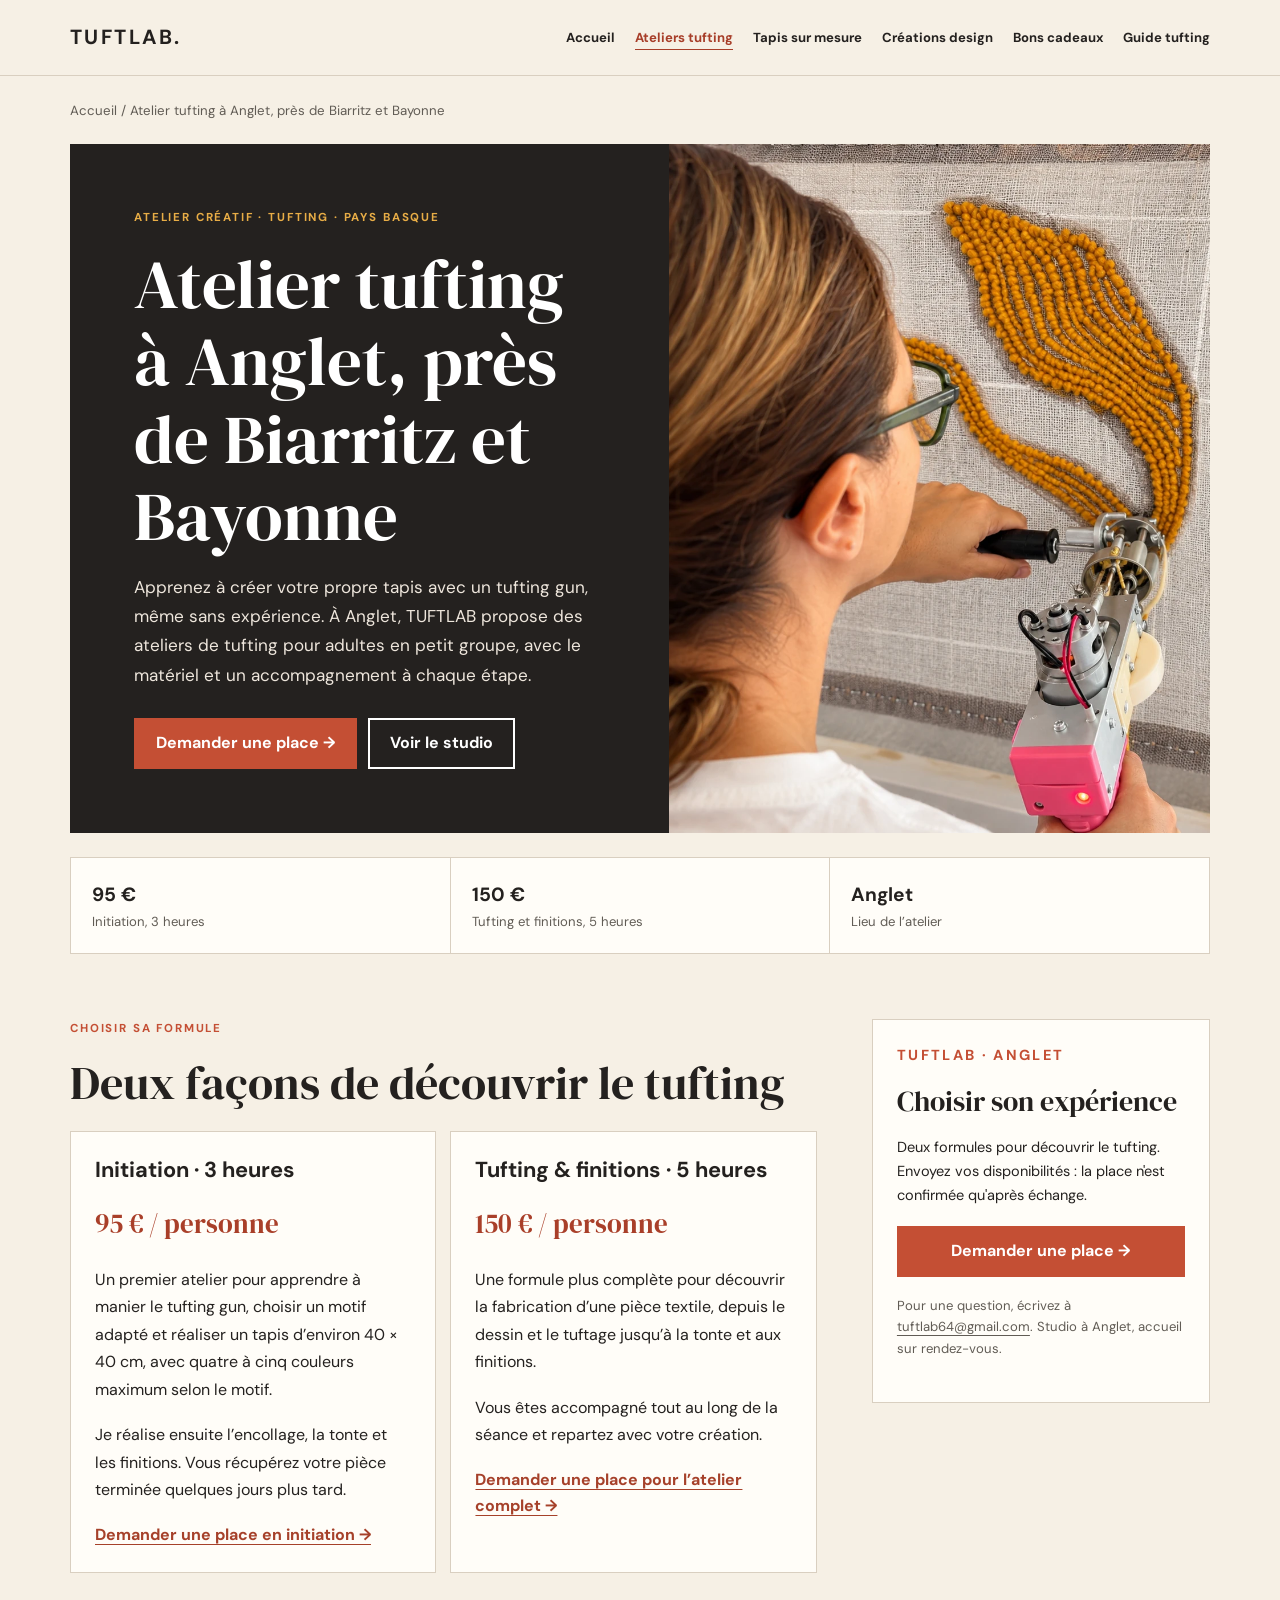
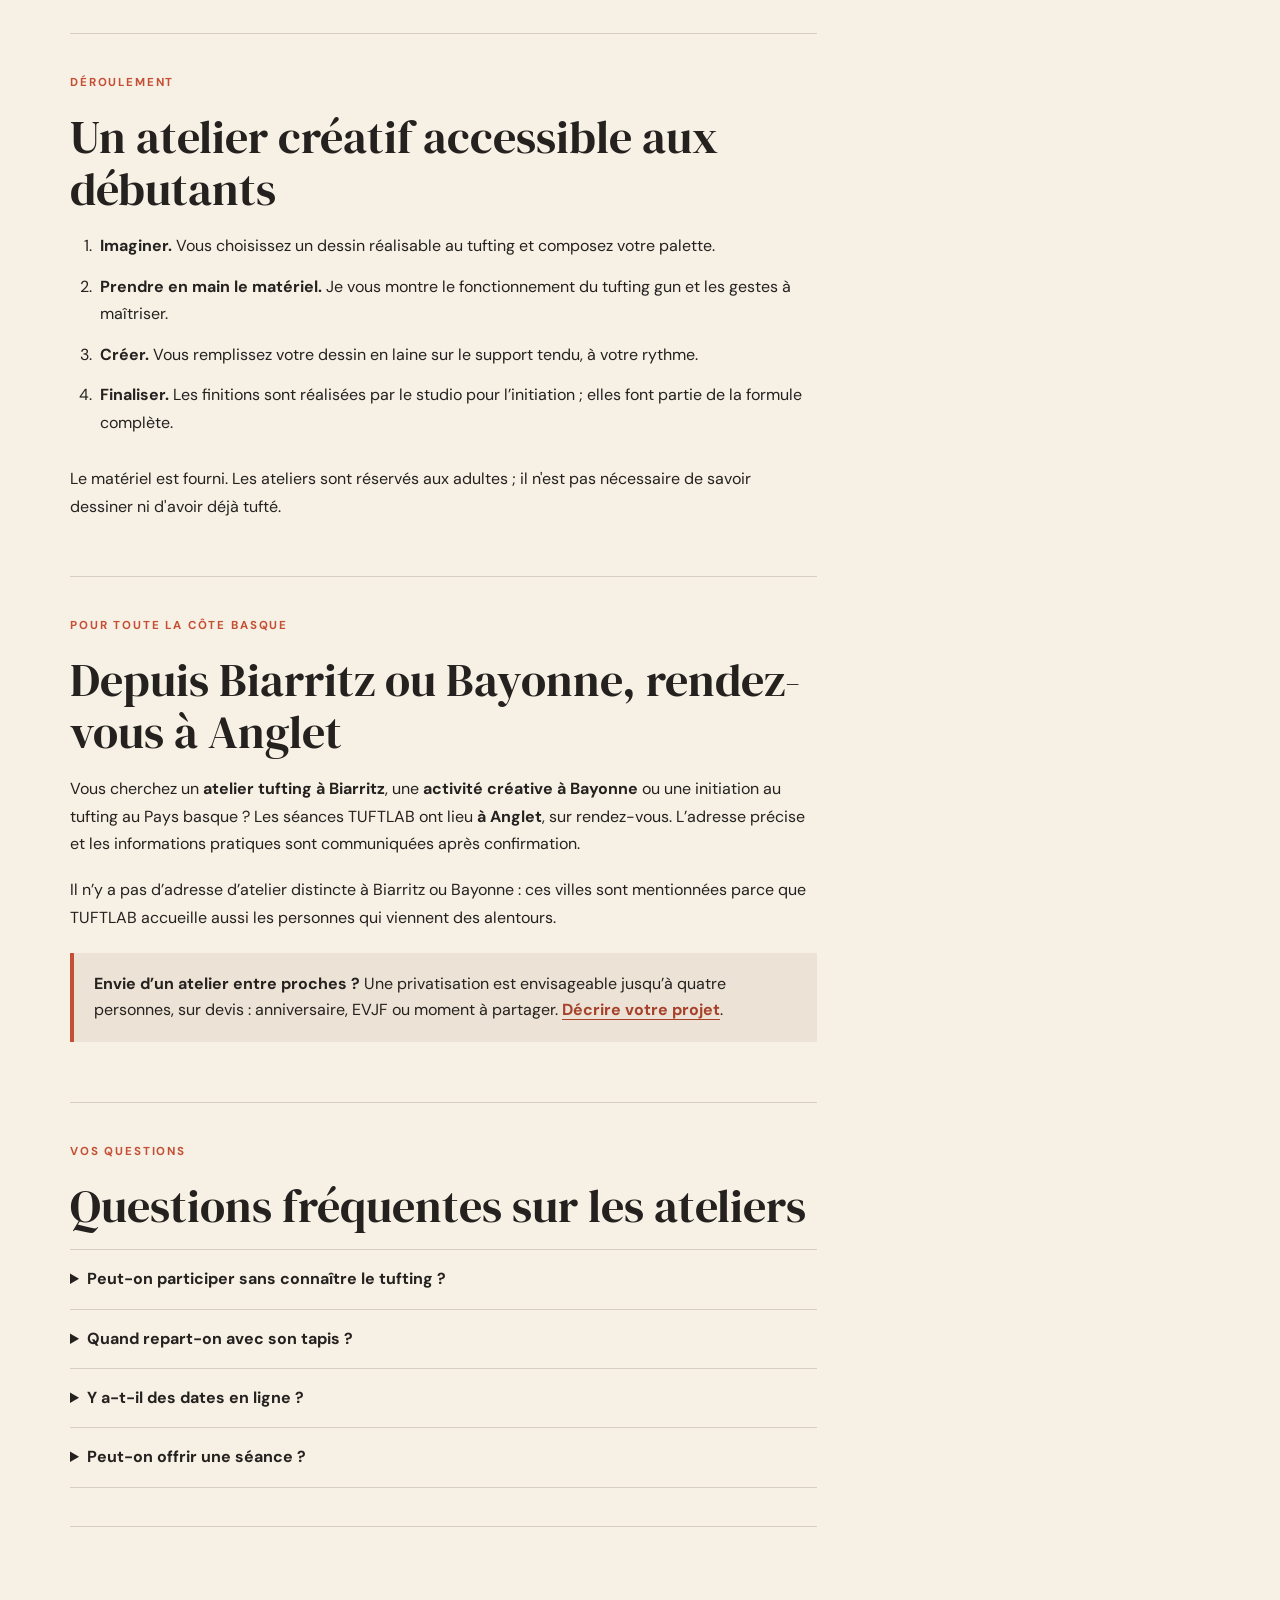
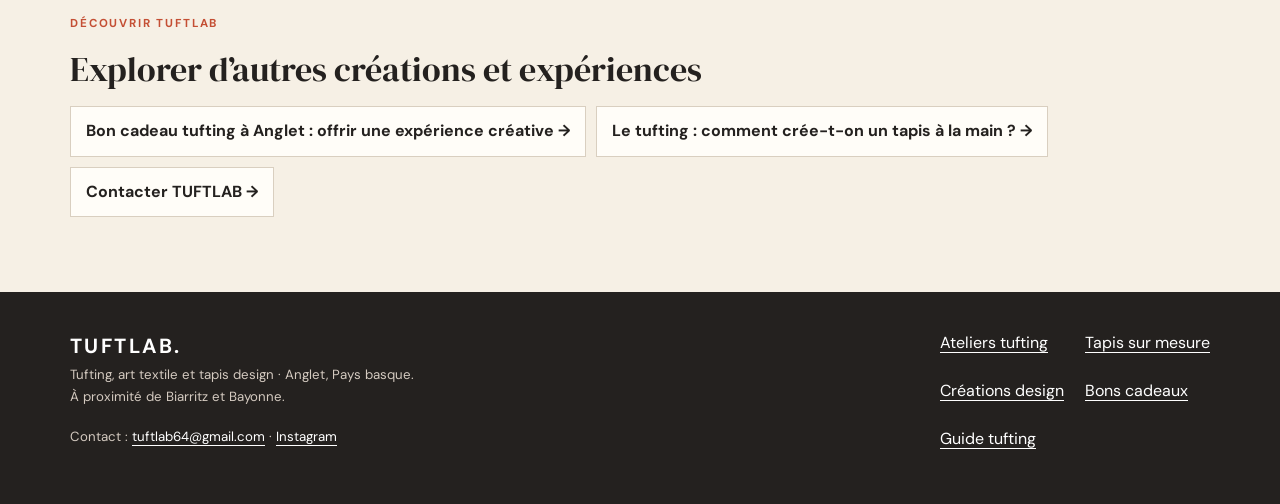
==== ateliers-tufting/index.html @ ab5c86e6 "Mise à jour TUFTLAB - SEO local et nouvelles pages" ====
<!doctype html><html lang="fr"><head><meta charset="utf-8"><meta name="viewport" content="width=device-width,initial-scale=1"><title>Atelier tufting à Anglet, près de Biarritz et Bayonne | TUFTLAB</title><meta name="description" content="Ateliers de tufting pour adultes à Anglet, près de Biarritz et Bayonne : initiation 3 h à 95 €, tufting et finitions 5 h à 150 €. Matériel fourni."><link rel="canonical" href="https://tuftlab.fr/ateliers-tufting/"><meta name="robots" content="index,follow,max-image-preview:large"><meta name="theme-color" content="#24211f"><meta property="og:type" content="website"><meta property="og:locale" content="fr_FR"><meta property="og:site_name" content="TUFTLAB"><meta property="og:title" content="Atelier tufting à Anglet, près de Biarritz et Bayonne | TUFTLAB"><meta property="og:description" content="Ateliers de tufting pour adultes à Anglet, près de Biarritz et Bayonne : initiation 3 h à 95 €, tufting et finitions 5 h à 150 €. Matériel fourni."><meta property="og:url" content="https://tuftlab.fr/ateliers-tufting/"><meta property="og:image" content="https://tuftlab.fr/assets/partage-tuftlab.jpg"><meta name="twitter:card" content="summary_large_image"><link href="https://fonts.googleapis.com" rel="preconnect"><link href="https://fonts.gstatic.com" crossorigin rel="preconnect"><link href="https://fonts.googleapis.com/css2?family=DM+Sans:wght@400;500;600;700&amp;family=DM+Serif+Display:ital@0;1&amp;display=swap" rel="stylesheet"><link href="/assets/seo-pages.css" rel="stylesheet"><script type="application/ld+json">{"@context":"https://schema.org","@graph":[{"@type":"WebPage","@id":"https://tuftlab.fr/ateliers-tufting/#webpage","url":"https://tuftlab.fr/ateliers-tufting/","name":"Atelier tufting à Anglet, près de Biarritz et Bayonne | TUFTLAB","description":"Ateliers de tufting pour adultes à Anglet, près de Biarritz et Bayonne : initiation 3 h à 95 €, tufting et finitions 5 h à 150 €. Matériel fourni.","inLanguage":"fr-FR","isPartOf":{"@id":"https://tuftlab.fr/#website"},"about":{"@id":"https://tuftlab.fr/#organization"},"breadcrumb":{"@id":"https://tuftlab.fr/ateliers-tufting/#breadcrumb"}},{"@type":"BreadcrumbList","@id":"https://tuftlab.fr/ateliers-tufting/#breadcrumb","itemListElement":[{"@type":"ListItem","position":1,"name":"Accueil","item":"https://tuftlab.fr/"},{"@type":"ListItem","position":2,"name":"Atelier tufting à Anglet, près de Biarritz et Bayonne","item":"https://tuftlab.fr/ateliers-tufting/"}]},{"@type":"Service","@id":"https://tuftlab.fr/ateliers-tufting/#service","name":"Atelier de tufting pour adultes","provider":{"@id":"https://tuftlab.fr/#organization"},"url":"https://tuftlab.fr/ateliers-tufting/","areaServed":[{"@type":"City","name":"Anglet"}]}]}</script></head><body><a href="#contenu" class="skip">Aller au contenu</a><header class="header"><div class="wrap header-row"><a class="logo" href="/" aria-label="TUFTLAB — Accueil">TUFTLAB.</a><button class="menu" id="menu" aria-controls="navigation" aria-expanded="false" type="button">Menu ☰</button><nav id="navigation" class="nav" aria-label="Navigation principale"><a href="/">Accueil</a><a href="/ateliers-tufting/" aria-current="page">Ateliers tufting</a><a href="/tapis-sur-mesure/">Tapis sur mesure</a><a href="/creations-textiles/">Créations design</a><a href="/bons-cadeaux-tufting/">Bons cadeaux</a><a href="/guide-tufting/">Guide tufting</a></nav></div></header><main id="contenu" class="wrap"><nav class="bread" aria-label="Fil d’Ariane"><a href="/">Accueil</a> / Atelier tufting à Anglet, près de Biarritz et Bayonne</nav><div class="hero"><div class="hero-text"><p class="eyebrow">Atelier créatif · Tufting · Pays basque</p><h1>Atelier tufting à Anglet, près de Biarritz et Bayonne</h1><p class="lead">Apprenez à créer votre propre tapis avec un tufting gun, même sans expérience. À Anglet, TUFTLAB propose des ateliers de tufting pour adultes en petit groupe, avec le matériel et un accompagnement à chaque étape.</p><div class="hero-actions"><a class="btn" href="/#reserver">Demander une place →</a><a class="btn btn-light" href="/">Voir le studio</a></div></div><div class="hero-media"><img src="/assets/atelier-initiation.webp" alt="Atelier de tufting TUFTLAB à Anglet : création textile au pistolet à tufter" width="750" height="630" fetchpriority="high" decoding="async"></div></div><div class="facts"><div class="fact"><strong>95 €</strong><span>Initiation, 3 heures</span></div><div class="fact"><strong>150 €</strong><span>Tufting et finitions, 5 heures</span></div><div class="fact"><strong>Anglet</strong><span>Lieu de l’atelier</span></div></div><div class="main-grid"><div class="content"><section class="content-block"><p class="eyebrow">Choisir sa formule</p><h2>Deux façons de découvrir le tufting</h2><div class="offer-grid"><article class="offer"><h3>Initiation · 3 heures</h3><p class="offer-price">95 € / personne</p><p>Un premier atelier pour apprendre à manier le tufting gun, choisir un motif adapté et réaliser un tapis d’environ 40 × 40 cm, avec quatre à cinq couleurs maximum selon le motif.</p><p>Je réalise ensuite l’encollage, la tonte et les finitions. Vous récupérez votre pièce terminée quelques jours plus tard.</p><a class="textlink" href="/#reserver">Demander une place en initiation →</a></article><article class="offer"><h3>Tufting &amp; finitions · 5 heures</h3><p class="offer-price">150 € / personne</p><p>Une formule plus complète pour découvrir la fabrication d’une pièce textile, depuis le dessin et le tuftage jusqu’à la tonte et aux finitions.</p><p>Vous êtes accompagné tout au long de la séance et repartez avec votre création.</p><a class="textlink" href="/#reserver">Demander une place pour l’atelier complet →</a></article></div></section>
<section class="content-block"><p class="eyebrow">Déroulement</p><h2>Un atelier créatif accessible aux débutants</h2><ol class="steps"><li><strong>Imaginer.</strong> Vous choisissez un dessin réalisable au tufting et composez votre palette.</li><li><strong>Prendre en main le matériel.</strong> Je vous montre le fonctionnement du tufting gun et les gestes à maîtriser.</li><li><strong>Créer.</strong> Vous remplissez votre dessin en laine sur le support tendu, à votre rythme.</li><li><strong>Finaliser.</strong> Les finitions sont réalisées par le studio pour l’initiation ; elles font partie de la formule complète.</li></ol><p>Le matériel est fourni. Les ateliers sont réservés aux adultes ; il n'est pas nécessaire de savoir dessiner ni d'avoir déjà tufté.</p></section>
<section class="content-block"><p class="eyebrow">Pour toute la côte basque</p><h2>Depuis Biarritz ou Bayonne, rendez-vous à Anglet</h2><p>Vous cherchez un <strong>atelier tufting à Biarritz</strong>, une <strong>activité créative à Bayonne</strong> ou une initiation au tufting au Pays basque ? Les séances TUFTLAB ont lieu <strong>à Anglet</strong>, sur rendez-vous. L’adresse précise et les informations pratiques sont communiquées après confirmation.</p><p>Il n’y a pas d’adresse d’atelier distincte à Biarritz ou Bayonne : ces villes sont mentionnées parce que TUFTLAB accueille aussi les personnes qui viennent des alentours.</p><div class="inline-note"><strong>Envie d’un atelier entre proches ?</strong> Une privatisation est envisageable jusqu’à quatre personnes, sur devis : anniversaire, EVJF ou moment à partager. <a href="/#contact">Décrire votre projet</a>.</div></section>
<section class="content-block"><p class="eyebrow">Vos questions</p><h2>Questions fréquentes sur les ateliers</h2><details><summary>Peut-on participer sans connaître le tufting ?</summary><p>Oui. L’initiation est conçue pour découvrir les gestes de base et apprendre à utiliser le matériel accompagné.</p></details><details><summary>Quand repart-on avec son tapis ?</summary><p>Pour l’initiation de 3 heures, les finitions sont faites par le studio après la séance et le tapis est récupéré quelques jours plus tard. La formule de 5 heures permet de repartir avec sa création.</p></details><details><summary>Y a-t-il des dates en ligne ?</summary><p>Les disponibilités ne sont pas affichées en temps réel. Proposez une date ou un créneau via le formulaire ; TUFTLAB vous recontacte pour confirmer les possibilités et les modalités.</p></details><details><summary>Peut-on offrir une séance ?</summary><p>Oui, il existe des <a href="/bons-cadeaux-tufting/">bons cadeaux tufting</a> pour les deux formules.</p></details></section></div><aside class="aside"><p class="eyebrow">TUFTLAB · Anglet</p><h2>Choisir son expérience</h2><p>Deux formules pour découvrir le tufting. Envoyez vos disponibilités : la place n&#x27;est confirmée qu&#x27;après échange.</p><a class="btn" href="/#reserver">Demander une place →</a><p class="aside-sub">Pour une question, écrivez à <a href="mailto:tuftlab64@gmail.com">tuftlab64@gmail.com</a>. Studio à Anglet, accueil sur rendez-vous.</p></aside></div><section class="more" aria-label="Pour aller plus loin"><p class="eyebrow">Découvrir TUFTLAB</p><h2>Explorer d’autres créations et expériences</h2><div class="more-links"><a href="/bons-cadeaux-tufting/">Bon cadeau tufting à Anglet : offrir une expérience créative →</a><a href="/guide-tufting/">Le tufting : comment crée-t-on un tapis à la main ? →</a><a href="/#contact">Contacter TUFTLAB →</a></div></section></main><footer class="footer"><div class="wrap foot-grid"><div><a class="logo" href="/">TUFTLAB.</a><p class="small">Tufting, art textile et tapis design · Anglet, Pays basque.<br>À proximité de Biarritz et Bayonne.</p><p class="small">Contact : <a href="mailto:tuftlab64@gmail.com">tuftlab64@gmail.com</a> · <a href="https://www.instagram.com/tuftlab64/" target="_blank" rel="noopener noreferrer">Instagram</a></p></div><div class="footlinks"><a href="/ateliers-tufting/">Ateliers tufting</a><a href="/tapis-sur-mesure/">Tapis sur mesure</a><a href="/creations-textiles/">Créations design</a><a href="/bons-cadeaux-tufting/">Bons cadeaux</a><a href="/guide-tufting/">Guide tufting</a></div></div></footer><script>const b=document.getElementById('menu'),n=document.getElementById('navigation');b?.addEventListener('click',()=>{const open=n.classList.toggle('open');b.setAttribute('aria-expanded',String(open));});n?.querySelectorAll('a').forEach(a=>a.addEventListener('click',()=>{n.classList.remove('open');b.setAttribute('aria-expanded','false')}));</script></body></html>
---- assets/seo-pages.css ----
:root{--ink:#24211f;--cream:#f6f0e5;--paper:#fffdf8;--terra:#c44f34;--muted:#615c55;--gold:#e8ad46;--line:#d9cfc0;--sage:#416f55}
*{box-sizing:border-box}html{scroll-behavior:smooth}body{margin:0;color:var(--ink);background:var(--cream);font:16px/1.65 'DM Sans',Arial,sans-serif}a{color:inherit;text-underline-offset:4px}button{font:inherit}h1,h2,h3,p{margin:0 0 18px}h1,h2{font-family:'DM Serif Display',Georgia,serif;font-weight:400;line-height:1.12}h1{font-size:clamp(2.7rem,5.4vw,4.8rem)}h2{font-size:clamp(2rem,3.6vw,3.05rem)}h3{font-size:1.25rem;line-height:1.25}img{max-width:100%;display:block}.wrap{width:min(1140px,calc(100% - 38px));margin:auto}.skip{position:absolute;left:-9999px}.skip:focus{left:12px;top:12px;z-index:99;background:white;padding:12px}.header{position:sticky;top:0;z-index:20;background:rgba(246,240,229,.97);border-bottom:1px solid var(--line)}.header-row{display:flex;align-items:center;min-height:75px;gap:22px;justify-content:space-between}.logo{font-size:1.28rem;letter-spacing:.12em;font-weight:700;text-decoration:none;white-space:nowrap}.nav{display:flex;gap:20px;align-items:center}.nav a{font-size:.82rem;font-weight:700;text-decoration:none}.nav a[aria-current=page]{color:#a73e29;text-decoration:underline;text-underline-offset:7px}.menu{display:none;background:transparent;border:1px solid var(--ink);padding:8px 13px}.bread{font-size:.83rem;color:var(--muted);padding:24px 0 0}.bread a{text-decoration:none}.eyebrow{font-size:.72rem;letter-spacing:.16em;text-transform:uppercase;font-weight:700;color:var(--terra)}.hero{display:grid;grid-template-columns:1.05fr .95fr;align-items:stretch;margin-top:22px;background:var(--ink);color:white;overflow:hidden}.hero-text{padding:clamp(30px,5vw,68px)}.hero .eyebrow{color:var(--gold)}.hero .lead{font-size:1.07rem;line-height:1.72;color:#eee6dc;max-width:560px}.hero-media{min-width:0;min-height:380px}.hero-media img{width:100%;height:100%;object-fit:cover}.btn{display:inline-flex;justify-content:center;align-items:center;padding:13px 20px;min-height:48px;color:white;background:var(--terra);font-weight:700;text-decoration:none;border:2px solid transparent;line-height:1.3}.btn:hover{background:#a83f27}.btn-light{border-color:#fff;background:transparent}.btn-light:hover{background:white;color:var(--ink)}.hero-actions{display:flex;flex-wrap:wrap;gap:11px;margin-top:28px}.facts{display:grid;grid-template-columns:repeat(3,minmax(0,1fr));gap:1px;background:#d9cfc0;border:1px solid var(--line);margin:24px 0 65px}.fact{padding:21px;background:var(--paper)}.fact strong{display:block;font-size:1.2rem}.fact span{display:block;font-size:.82rem;color:var(--muted)}.main-grid{display:grid;grid-template-columns:minmax(0,1.9fr) minmax(230px,.86fr);gap:55px;align-items:start}.content-block{padding-bottom:38px;margin-bottom:39px;border-bottom:1px solid var(--line)}.content-block p,.content-block li{line-height:1.72}.content-block strong{font-weight:700}.content-block h2{max-width:760px}.content-block a:not(.btn){color:#a6412a;font-weight:700}.content-block p:not(.eyebrow){max-width:750px}.offer-grid{display:grid;grid-template-columns:repeat(2,minmax(0,1fr));gap:14px;margin:22px 0}.offer{background:var(--paper);border:1px solid var(--line);padding:24px}.offer h3{font-size:1.36rem}.offer-price{font-size:1.7rem;color:#a93f29;font-family:'DM Serif Display',serif}.steps{padding-left:26px}.steps li{padding:0 0 13px 4px}.inline-note{background:#ece2d5;border-left:4px solid var(--terra);padding:18px 20px;margin:22px 0;line-height:1.65}.three{display:grid;grid-template-columns:repeat(3,1fr);gap:12px}.three article{padding:16px;background:var(--paper);border-top:3px solid var(--terra)}.three h3{font-size:1.05rem}.three p{font-size:.9rem}.aside{position:sticky;top:100px;background:var(--paper);border:1px solid var(--line);padding:24px}.aside h2{font-size:1.75rem}.aside p{font-size:.91rem}.aside .btn{width:100%}.aside .aside-sub{margin-top:18px;font-size:.82rem;color:var(--muted)}details{border-top:1px solid var(--line);padding:16px 0}details:last-child{border-bottom:1px solid var(--line)}summary{font-weight:700;cursor:pointer}details p{margin-top:12px}.gallery-mini{display:grid;grid-template-columns:repeat(3,1fr);gap:9px;margin:22px 0}.gallery-mini img{height:170px;width:100%;object-fit:cover}.gallery-mini figcaption{font-size:.8rem;font-weight:700;padding:8px}.gallery-mini figure{margin:0;background:var(--paper)}.more{padding:48px 0 65px}.more h2{font-size:2.1rem}.more-links{display:flex;gap:10px;flex-wrap:wrap}.more-links a{background:var(--paper);border:1px solid var(--line);padding:11px 15px;text-decoration:none;font-weight:700}.footer{background:var(--ink);color:white;padding:38px 0;margin-top:10px}.foot-grid{display:flex;flex-wrap:wrap;justify-content:space-between;gap:32px}.footer a{color:white}.footlinks{display:grid;grid-template-columns:1fr 1fr;gap:8px 20px}.small{font-size:.83rem;color:#d4cac0}a:focus-visible,button:focus-visible,summary:focus-visible{outline:3px solid var(--gold);outline-offset:4px}
@media(max-width:1000px){.nav{gap:11px}.nav a{font-size:.73rem}.main-grid{gap:26px}}@media(max-width:750px){.header-row{min-height:65px}.menu{display:block}.nav{display:none;position:absolute;top:65px;left:0;right:0;flex-direction:column;align-items:stretch;background:var(--cream);padding:18px 22px;box-shadow:0 12px 18px #0001}.nav.open{display:flex}.nav a{font-size:.95rem}.hero{grid-template-columns:1fr}.hero-media{grid-row:1;height:280px;min-height:0}.hero-text{padding:27px 22px 35px}.facts{margin-bottom:37px}.main-grid{grid-template-columns:1fr}.aside{position:static;grid-row:1}.offer-grid,.three{grid-template-columns:1fr}.gallery-mini img{height:120px}}@media(max-width:480px){.facts{grid-template-columns:1fr}.fact{padding:11px 18px}.footlinks{grid-template-columns:1fr}.gallery-mini{grid-template-columns:1fr 1fr}.gallery-mini figure:last-child{display:none}}@media(prefers-reduced-motion:reduce){html{scroll-behavior:auto}}
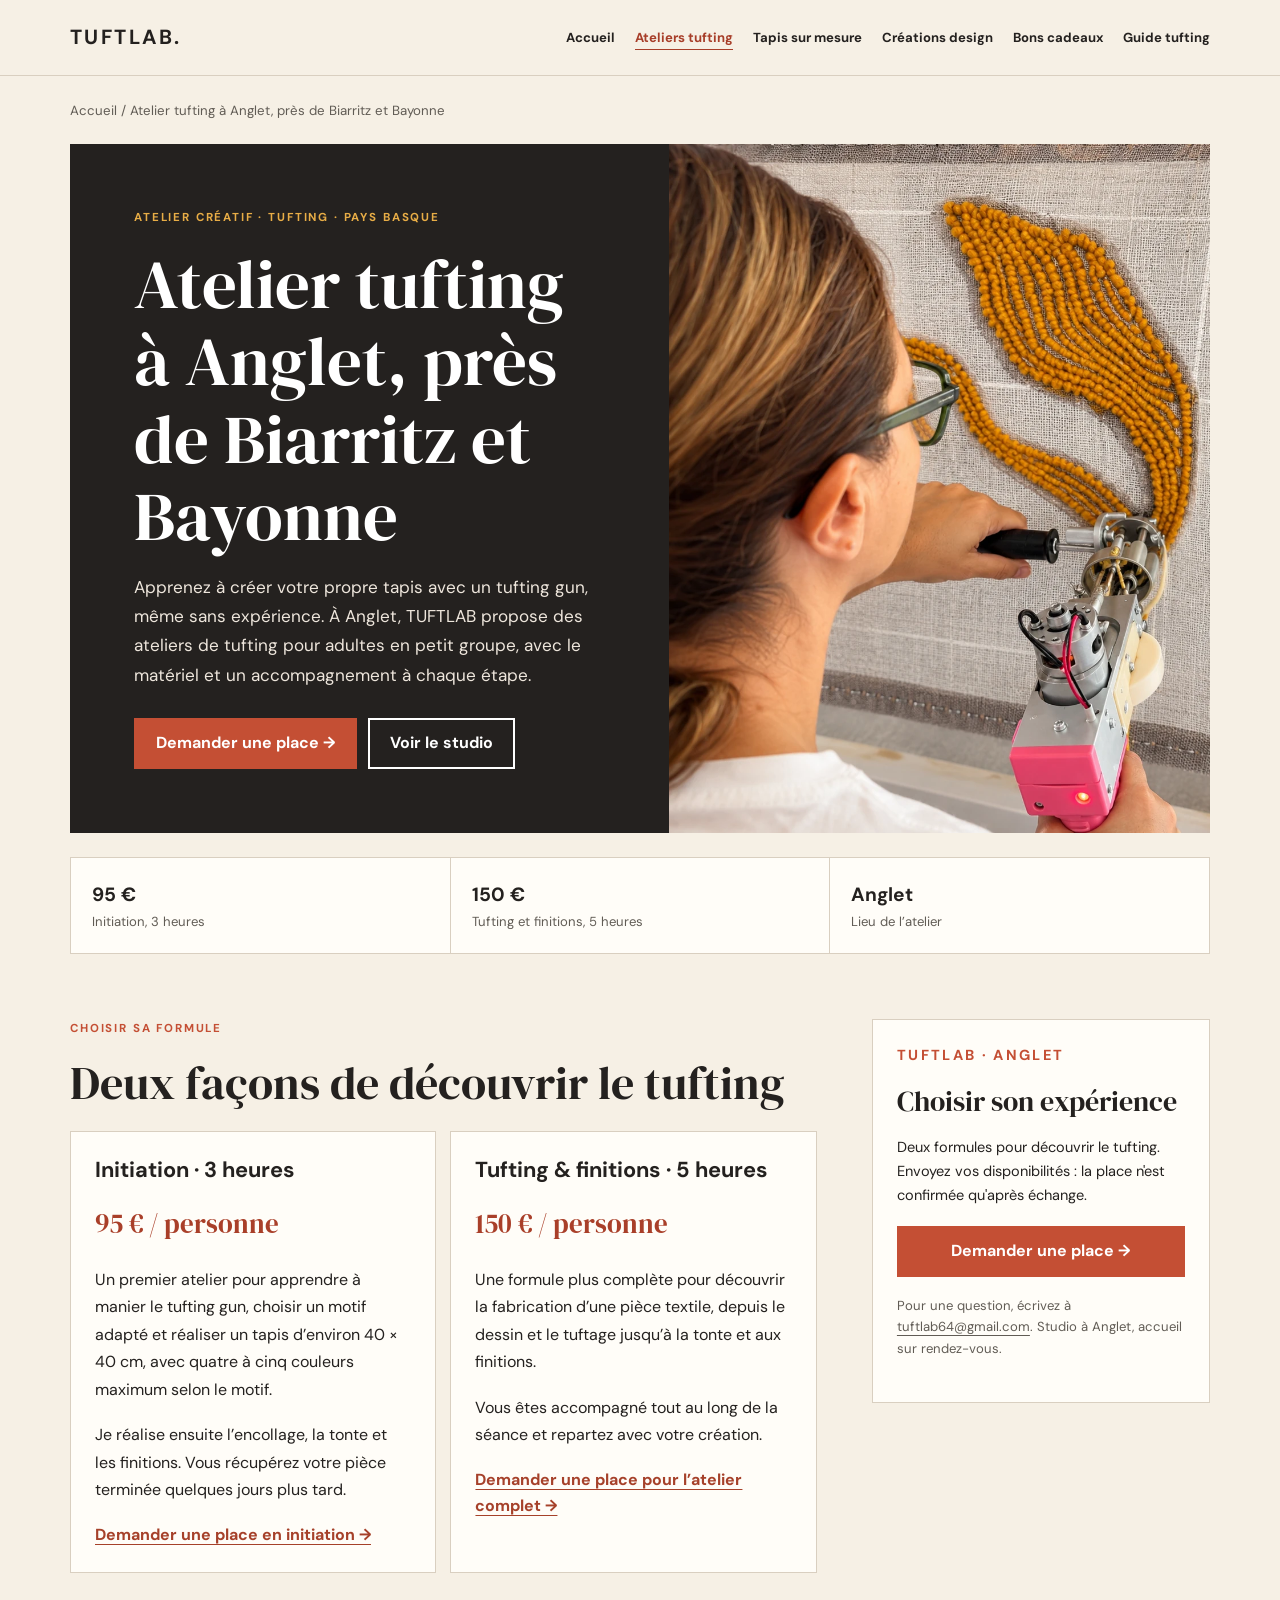
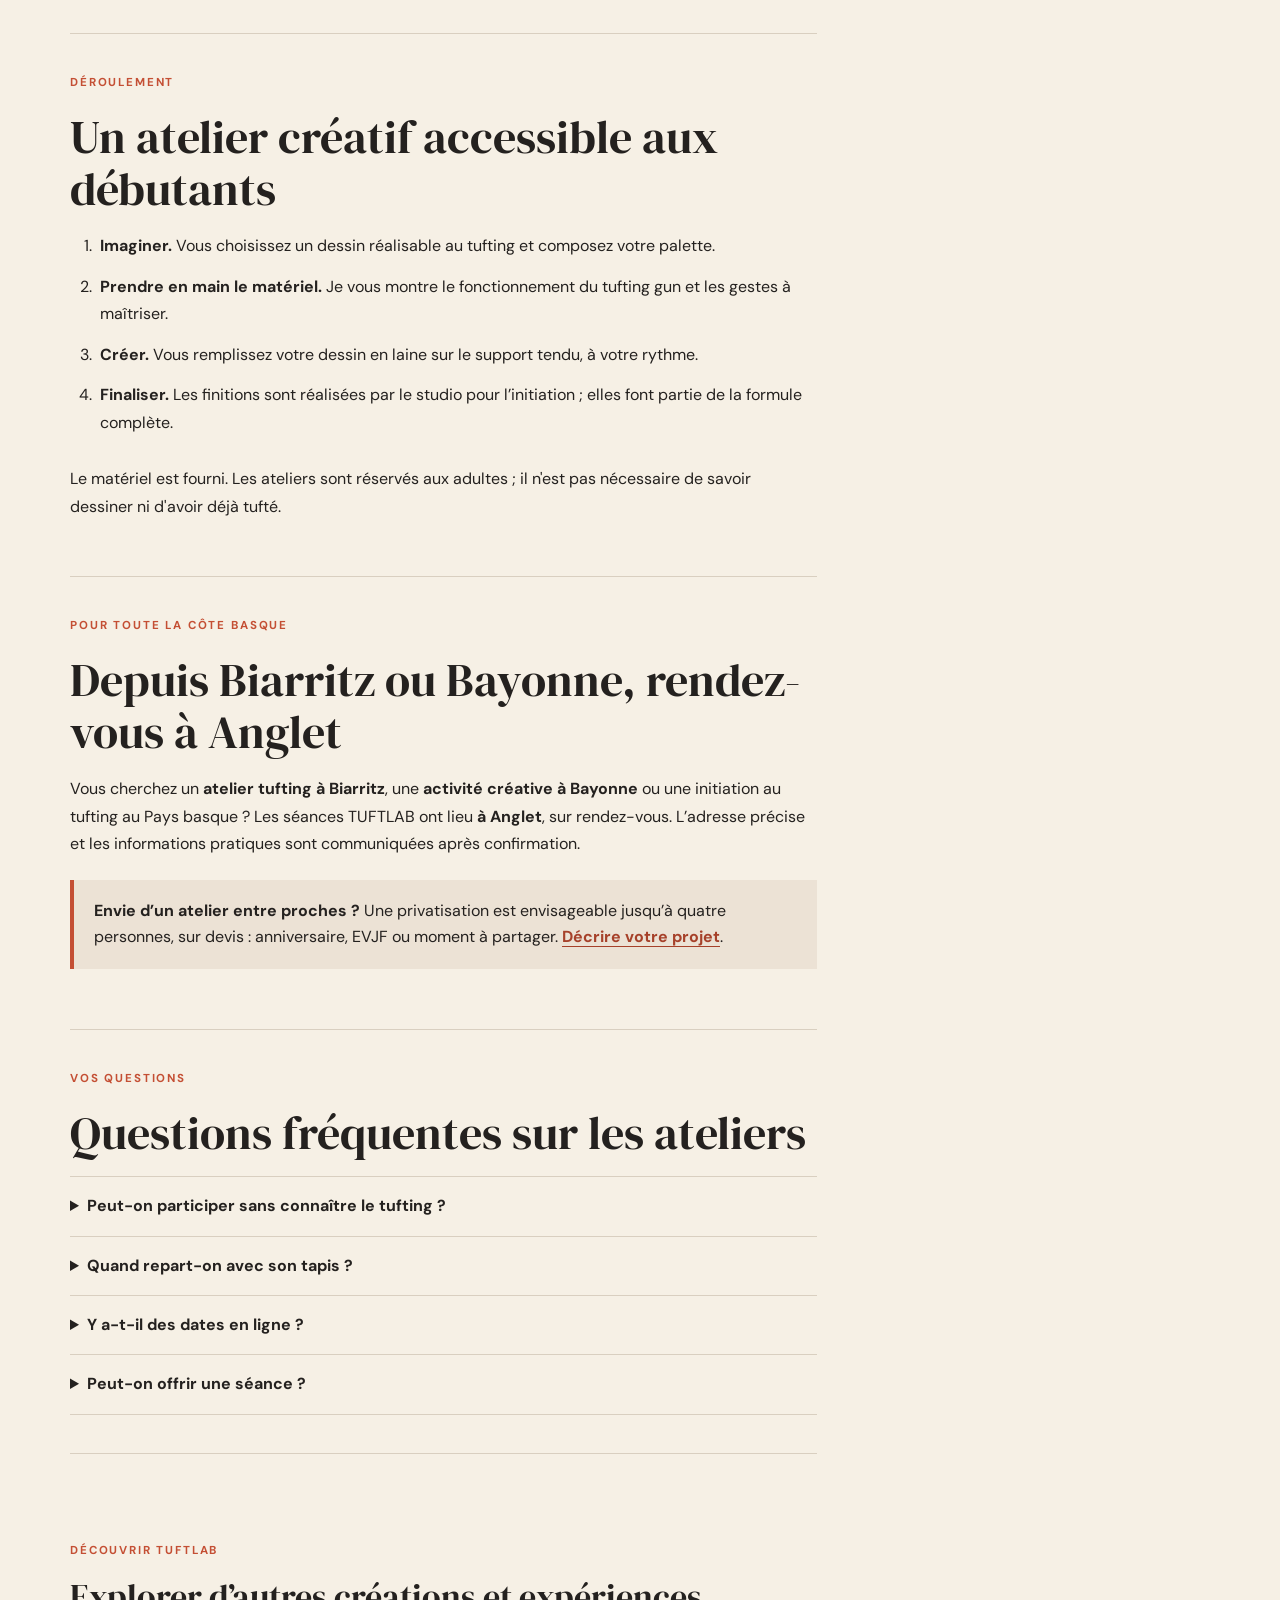
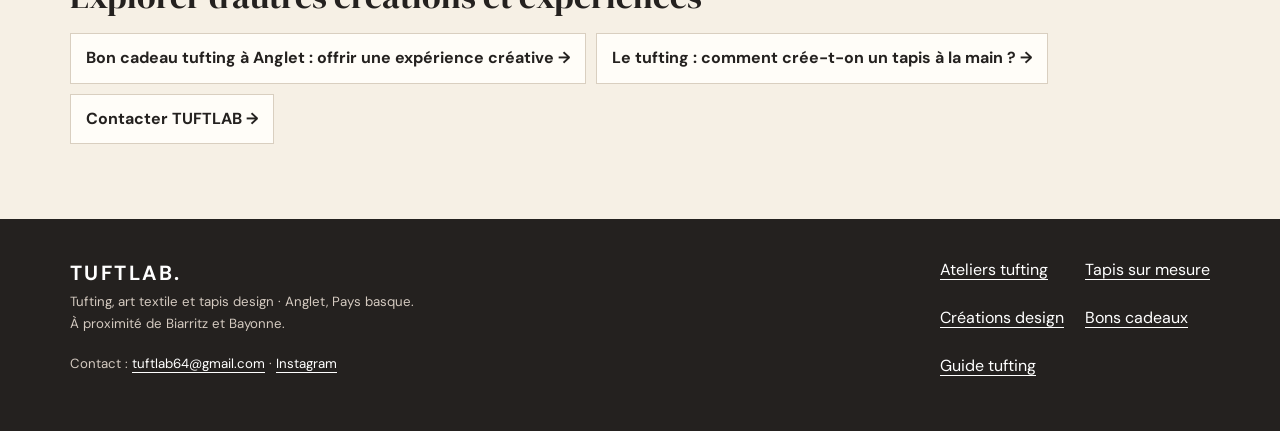
==== commit 9a937ba7: "correction texte localisation" ====
--- a/ateliers-tufting/index.html
+++ b/ateliers-tufting/index.html
@@ -1,4 +1,4 @@
 <!doctype html><html lang="fr"><head><meta charset="utf-8"><meta name="viewport" content="width=device-width,initial-scale=1"><title>Atelier tufting à Anglet, près de Biarritz et Bayonne | TUFTLAB</title><meta name="description" content="Ateliers de tufting pour adultes à Anglet, près de Biarritz et Bayonne : initiation 3 h à 95 €, tufting et finitions 5 h à 150 €. Matériel fourni."><link rel="canonical" href="https://tuftlab.fr/ateliers-tufting/"><meta name="robots" content="index,follow,max-image-preview:large"><meta name="theme-color" content="#24211f"><meta property="og:type" content="website"><meta property="og:locale" content="fr_FR"><meta property="og:site_name" content="TUFTLAB"><meta property="og:title" content="Atelier tufting à Anglet, près de Biarritz et Bayonne | TUFTLAB"><meta property="og:description" content="Ateliers de tufting pour adultes à Anglet, près de Biarritz et Bayonne : initiation 3 h à 95 €, tufting et finitions 5 h à 150 €. Matériel fourni."><meta property="og:url" content="https://tuftlab.fr/ateliers-tufting/"><meta property="og:image" content="https://tuftlab.fr/assets/partage-tuftlab.jpg"><meta name="twitter:card" content="summary_large_image"><link href="https://fonts.googleapis.com" rel="preconnect"><link href="https://fonts.gstatic.com" crossorigin rel="preconnect"><link href="https://fonts.googleapis.com/css2?family=DM+Sans:wght@400;500;600;700&amp;family=DM+Serif+Display:ital@0;1&amp;display=swap" rel="stylesheet"><link href="/assets/seo-pages.css" rel="stylesheet"><script type="application/ld+json">{"@context":"https://schema.org","@graph":[{"@type":"WebPage","@id":"https://tuftlab.fr/ateliers-tufting/#webpage","url":"https://tuftlab.fr/ateliers-tufting/","name":"Atelier tufting à Anglet, près de Biarritz et Bayonne | TUFTLAB","description":"Ateliers de tufting pour adultes à Anglet, près de Biarritz et Bayonne : initiation 3 h à 95 €, tufting et finitions 5 h à 150 €. Matériel fourni.","inLanguage":"fr-FR","isPartOf":{"@id":"https://tuftlab.fr/#website"},"about":{"@id":"https://tuftlab.fr/#organization"},"breadcrumb":{"@id":"https://tuftlab.fr/ateliers-tufting/#breadcrumb"}},{"@type":"BreadcrumbList","@id":"https://tuftlab.fr/ateliers-tufting/#breadcrumb","itemListElement":[{"@type":"ListItem","position":1,"name":"Accueil","item":"https://tuftlab.fr/"},{"@type":"ListItem","position":2,"name":"Atelier tufting à Anglet, près de Biarritz et Bayonne","item":"https://tuftlab.fr/ateliers-tufting/"}]},{"@type":"Service","@id":"https://tuftlab.fr/ateliers-tufting/#service","name":"Atelier de tufting pour adultes","provider":{"@id":"https://tuftlab.fr/#organization"},"url":"https://tuftlab.fr/ateliers-tufting/","areaServed":[{"@type":"City","name":"Anglet"}]}]}</script></head><body><a href="#contenu" class="skip">Aller au contenu</a><header class="header"><div class="wrap header-row"><a class="logo" href="/" aria-label="TUFTLAB — Accueil">TUFTLAB.</a><button class="menu" id="menu" aria-controls="navigation" aria-expanded="false" type="button">Menu ☰</button><nav id="navigation" class="nav" aria-label="Navigation principale"><a href="/">Accueil</a><a href="/ateliers-tufting/" aria-current="page">Ateliers tufting</a><a href="/tapis-sur-mesure/">Tapis sur mesure</a><a href="/creations-textiles/">Créations design</a><a href="/bons-cadeaux-tufting/">Bons cadeaux</a><a href="/guide-tufting/">Guide tufting</a></nav></div></header><main id="contenu" class="wrap"><nav class="bread" aria-label="Fil d’Ariane"><a href="/">Accueil</a> / Atelier tufting à Anglet, près de Biarritz et Bayonne</nav><div class="hero"><div class="hero-text"><p class="eyebrow">Atelier créatif · Tufting · Pays basque</p><h1>Atelier tufting à Anglet, près de Biarritz et Bayonne</h1><p class="lead">Apprenez à créer votre propre tapis avec un tufting gun, même sans expérience. À Anglet, TUFTLAB propose des ateliers de tufting pour adultes en petit groupe, avec le matériel et un accompagnement à chaque étape.</p><div class="hero-actions"><a class="btn" href="/#reserver">Demander une place →</a><a class="btn btn-light" href="/">Voir le studio</a></div></div><div class="hero-media"><img src="/assets/atelier-initiation.webp" alt="Atelier de tufting TUFTLAB à Anglet : création textile au pistolet à tufter" width="750" height="630" fetchpriority="high" decoding="async"></div></div><div class="facts"><div class="fact"><strong>95 €</strong><span>Initiation, 3 heures</span></div><div class="fact"><strong>150 €</strong><span>Tufting et finitions, 5 heures</span></div><div class="fact"><strong>Anglet</strong><span>Lieu de l’atelier</span></div></div><div class="main-grid"><div class="content"><section class="content-block"><p class="eyebrow">Choisir sa formule</p><h2>Deux façons de découvrir le tufting</h2><div class="offer-grid"><article class="offer"><h3>Initiation · 3 heures</h3><p class="offer-price">95 € / personne</p><p>Un premier atelier pour apprendre à manier le tufting gun, choisir un motif adapté et réaliser un tapis d’environ 40 × 40 cm, avec quatre à cinq couleurs maximum selon le motif.</p><p>Je réalise ensuite l’encollage, la tonte et les finitions. Vous récupérez votre pièce terminée quelques jours plus tard.</p><a class="textlink" href="/#reserver">Demander une place en initiation →</a></article><article class="offer"><h3>Tufting &amp; finitions · 5 heures</h3><p class="offer-price">150 € / personne</p><p>Une formule plus complète pour découvrir la fabrication d’une pièce textile, depuis le dessin et le tuftage jusqu’à la tonte et aux finitions.</p><p>Vous êtes accompagné tout au long de la séance et repartez avec votre création.</p><a class="textlink" href="/#reserver">Demander une place pour l’atelier complet →</a></article></div></section>
 <section class="content-block"><p class="eyebrow">Déroulement</p><h2>Un atelier créatif accessible aux débutants</h2><ol class="steps"><li><strong>Imaginer.</strong> Vous choisissez un dessin réalisable au tufting et composez votre palette.</li><li><strong>Prendre en main le matériel.</strong> Je vous montre le fonctionnement du tufting gun et les gestes à maîtriser.</li><li><strong>Créer.</strong> Vous remplissez votre dessin en laine sur le support tendu, à votre rythme.</li><li><strong>Finaliser.</strong> Les finitions sont réalisées par le studio pour l’initiation ; elles font partie de la formule complète.</li></ol><p>Le matériel est fourni. Les ateliers sont réservés aux adultes ; il n'est pas nécessaire de savoir dessiner ni d'avoir déjà tufté.</p></section>
-<section class="content-block"><p class="eyebrow">Pour toute la côte basque</p><h2>Depuis Biarritz ou Bayonne, rendez-vous à Anglet</h2><p>Vous cherchez un <strong>atelier tufting à Biarritz</strong>, une <strong>activité créative à Bayonne</strong> ou une initiation au tufting au Pays basque ? Les séances TUFTLAB ont lieu <strong>à Anglet</strong>, sur rendez-vous. L’adresse précise et les informations pratiques sont communiquées après confirmation.</p><p>Il n’y a pas d’adresse d’atelier distincte à Biarritz ou Bayonne : ces villes sont mentionnées parce que TUFTLAB accueille aussi les personnes qui viennent des alentours.</p><div class="inline-note"><strong>Envie d’un atelier entre proches ?</strong> Une privatisation est envisageable jusqu’à quatre personnes, sur devis : anniversaire, EVJF ou moment à partager. <a href="/#contact">Décrire votre projet</a>.</div></section>
+<section class="content-block"><p class="eyebrow">Pour toute la côte basque</p><h2>Depuis Biarritz ou Bayonne, rendez-vous à Anglet</h2><p>Vous cherchez un <strong>atelier tufting à Biarritz</strong>, une <strong>activité créative à Bayonne</strong> ou une initiation au tufting au Pays basque ? Les séances TUFTLAB ont lieu <strong>à Anglet</strong>, sur rendez-vous. L’adresse précise et les informations pratiques sont communiquées après confirmation.</p><div class="inline-note"><strong>Envie d’un atelier entre proches ?</strong> Une privatisation est envisageable jusqu’à quatre personnes, sur devis : anniversaire, EVJF ou moment à partager. <a href="/#contact">Décrire votre projet</a>.</div></section>
 <section class="content-block"><p class="eyebrow">Vos questions</p><h2>Questions fréquentes sur les ateliers</h2><details><summary>Peut-on participer sans connaître le tufting ?</summary><p>Oui. L’initiation est conçue pour découvrir les gestes de base et apprendre à utiliser le matériel accompagné.</p></details><details><summary>Quand repart-on avec son tapis ?</summary><p>Pour l’initiation de 3 heures, les finitions sont faites par le studio après la séance et le tapis est récupéré quelques jours plus tard. La formule de 5 heures permet de repartir avec sa création.</p></details><details><summary>Y a-t-il des dates en ligne ?</summary><p>Les disponibilités ne sont pas affichées en temps réel. Proposez une date ou un créneau via le formulaire ; TUFTLAB vous recontacte pour confirmer les possibilités et les modalités.</p></details><details><summary>Peut-on offrir une séance ?</summary><p>Oui, il existe des <a href="/bons-cadeaux-tufting/">bons cadeaux tufting</a> pour les deux formules.</p></details></section></div><aside class="aside"><p class="eyebrow">TUFTLAB · Anglet</p><h2>Choisir son expérience</h2><p>Deux formules pour découvrir le tufting. Envoyez vos disponibilités : la place n&#x27;est confirmée qu&#x27;après échange.</p><a class="btn" href="/#reserver">Demander une place →</a><p class="aside-sub">Pour une question, écrivez à <a href="mailto:tuftlab64@gmail.com">tuftlab64@gmail.com</a>. Studio à Anglet, accueil sur rendez-vous.</p></aside></div><section class="more" aria-label="Pour aller plus loin"><p class="eyebrow">Découvrir TUFTLAB</p><h2>Explorer d’autres créations et expériences</h2><div class="more-links"><a href="/bons-cadeaux-tufting/">Bon cadeau tufting à Anglet : offrir une expérience créative →</a><a href="/guide-tufting/">Le tufting : comment crée-t-on un tapis à la main ? →</a><a href="/#contact">Contacter TUFTLAB →</a></div></section></main><footer class="footer"><div class="wrap foot-grid"><div><a class="logo" href="/">TUFTLAB.</a><p class="small">Tufting, art textile et tapis design · Anglet, Pays basque.<br>À proximité de Biarritz et Bayonne.</p><p class="small">Contact : <a href="mailto:tuftlab64@gmail.com">tuftlab64@gmail.com</a> · <a href="https://www.instagram.com/tuftlab64/" target="_blank" rel="noopener noreferrer">Instagram</a></p></div><div class="footlinks"><a href="/ateliers-tufting/">Ateliers tufting</a><a href="/tapis-sur-mesure/">Tapis sur mesure</a><a href="/creations-textiles/">Créations design</a><a href="/bons-cadeaux-tufting/">Bons cadeaux</a><a href="/guide-tufting/">Guide tufting</a></div></div></footer><script>const b=document.getElementById('menu'),n=document.getElementById('navigation');b?.addEventListener('click',()=>{const open=n.classList.toggle('open');b.setAttribute('aria-expanded',String(open));});n?.querySelectorAll('a').forEach(a=>a.addEventListener('click',()=>{n.classList.remove('open');b.setAttribute('aria-expanded','false')}));</script></body></html>
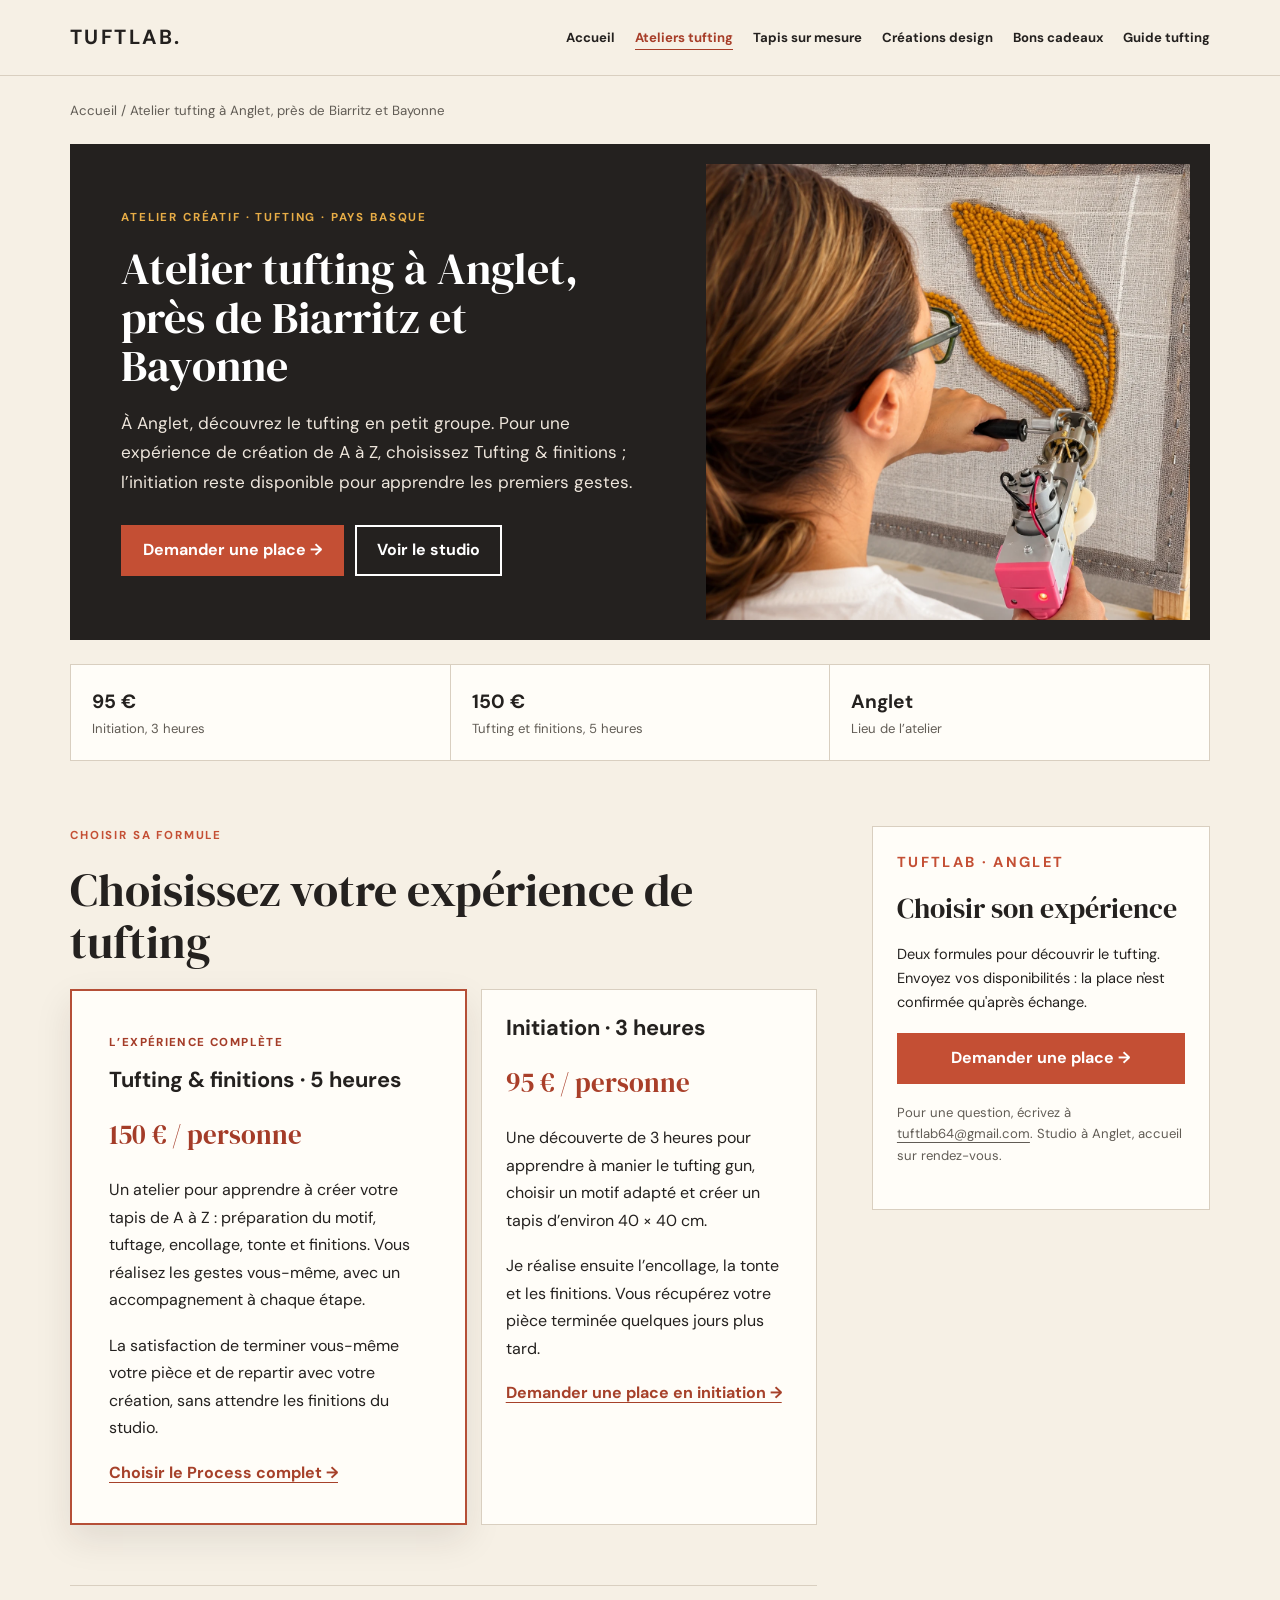
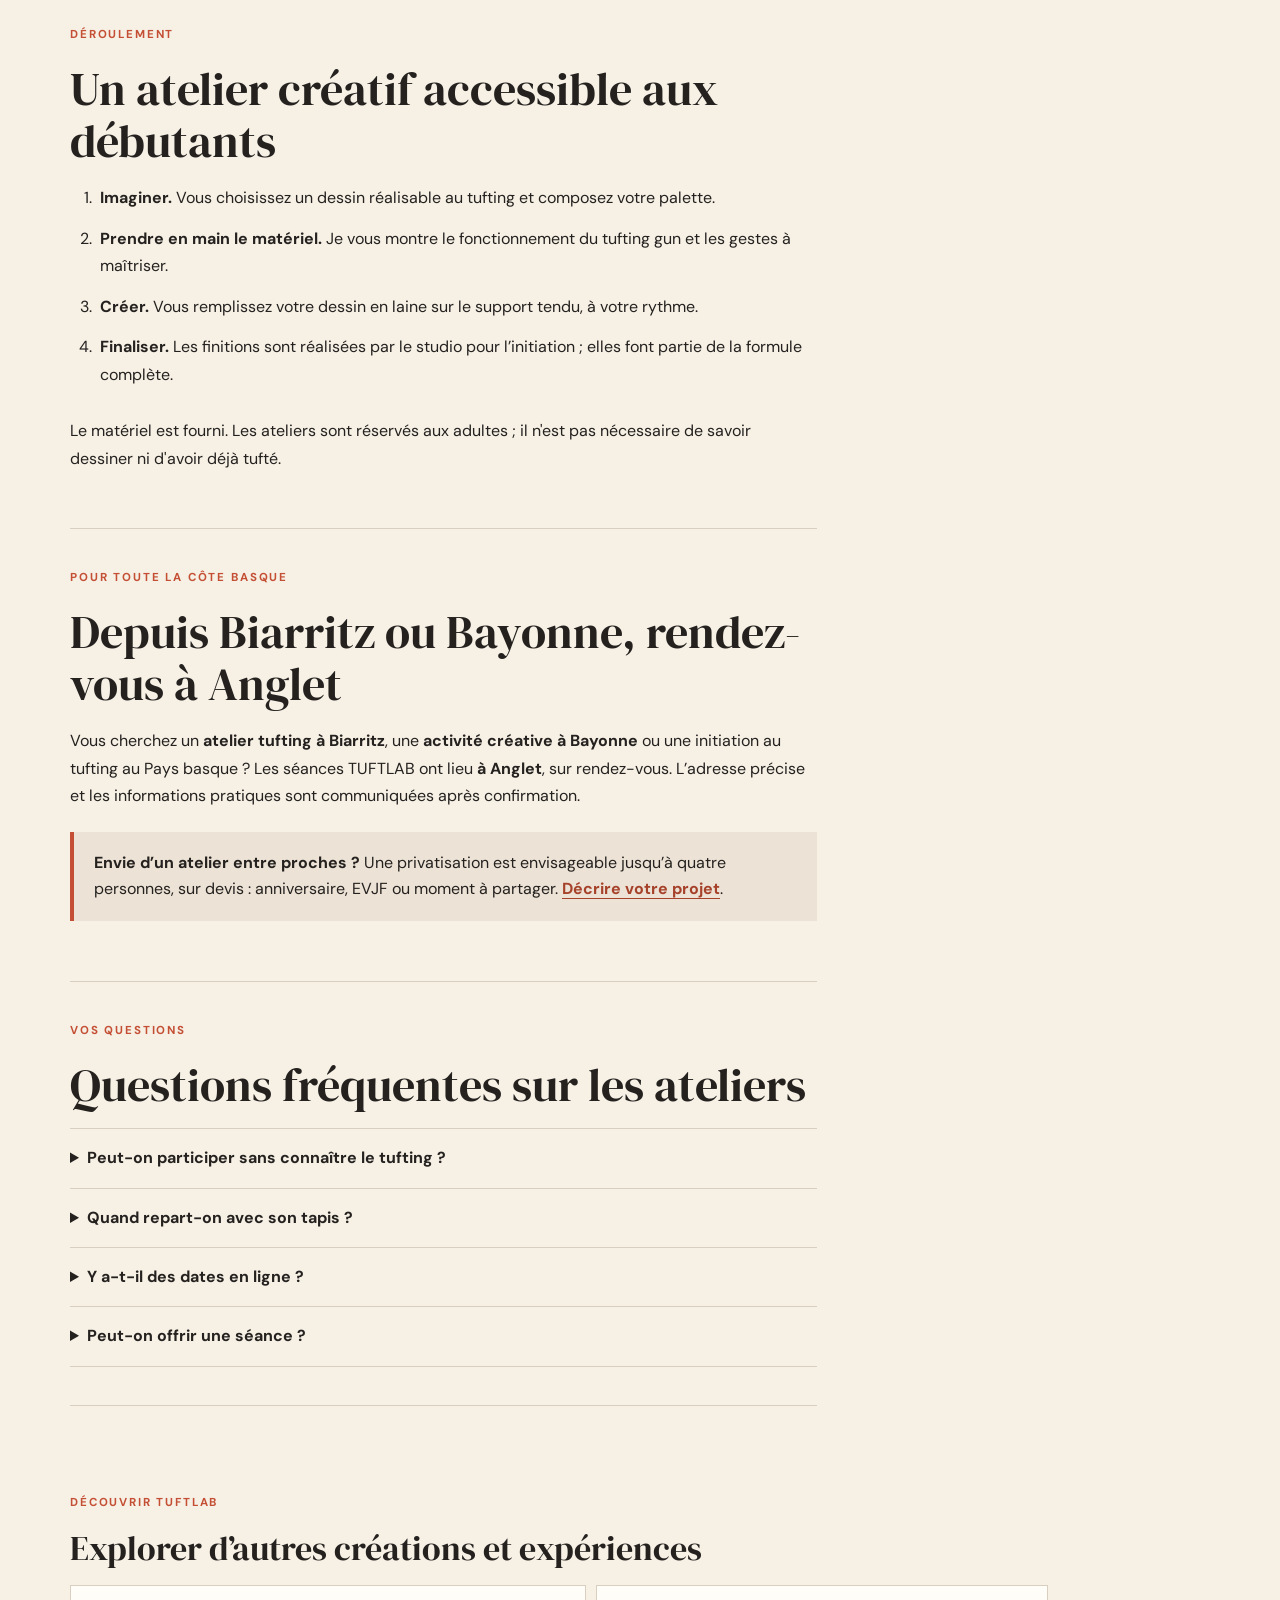
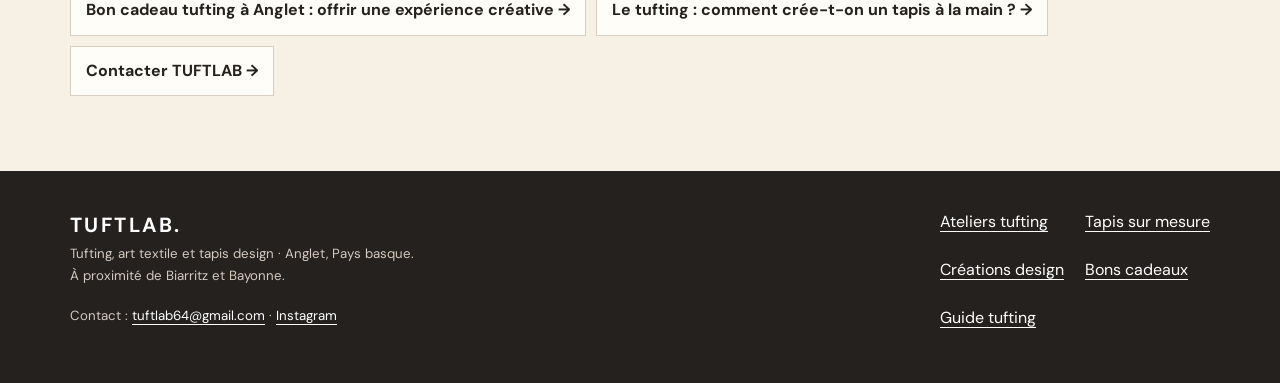
==== commit f805c870: "Add files via upload" ====
--- a/ateliers-tufting/index.html
+++ b/ateliers-tufting/index.html
@@ -1,4 +1,5 @@
-<!doctype html><html lang="fr"><head><meta charset="utf-8"><meta name="viewport" content="width=device-width,initial-scale=1"><title>Atelier tufting à Anglet, près de Biarritz et Bayonne | TUFTLAB</title><meta name="description" content="Ateliers de tufting pour adultes à Anglet, près de Biarritz et Bayonne : initiation 3 h à 95 €, tufting et finitions 5 h à 150 €. Matériel fourni."><link rel="canonical" href="https://tuftlab.fr/ateliers-tufting/"><meta name="robots" content="index,follow,max-image-preview:large"><meta name="theme-color" content="#24211f"><meta property="og:type" content="website"><meta property="og:locale" content="fr_FR"><meta property="og:site_name" content="TUFTLAB"><meta property="og:title" content="Atelier tufting à Anglet, près de Biarritz et Bayonne | TUFTLAB"><meta property="og:description" content="Ateliers de tufting pour adultes à Anglet, près de Biarritz et Bayonne : initiation 3 h à 95 €, tufting et finitions 5 h à 150 €. Matériel fourni."><meta property="og:url" content="https://tuftlab.fr/ateliers-tufting/"><meta property="og:image" content="https://tuftlab.fr/assets/partage-tuftlab.jpg"><meta name="twitter:card" content="summary_large_image"><link href="https://fonts.googleapis.com" rel="preconnect"><link href="https://fonts.gstatic.com" crossorigin rel="preconnect"><link href="https://fonts.googleapis.com/css2?family=DM+Sans:wght@400;500;600;700&amp;family=DM+Serif+Display:ital@0;1&amp;display=swap" rel="stylesheet"><link href="/assets/seo-pages.css" rel="stylesheet"><script type="application/ld+json">{"@context":"https://schema.org","@graph":[{"@type":"WebPage","@id":"https://tuftlab.fr/ateliers-tufting/#webpage","url":"https://tuftlab.fr/ateliers-tufting/","name":"Atelier tufting à Anglet, près de Biarritz et Bayonne | TUFTLAB","description":"Ateliers de tufting pour adultes à Anglet, près de Biarritz et Bayonne : initiation 3 h à 95 €, tufting et finitions 5 h à 150 €. Matériel fourni.","inLanguage":"fr-FR","isPartOf":{"@id":"https://tuftlab.fr/#website"},"about":{"@id":"https://tuftlab.fr/#organization"},"breadcrumb":{"@id":"https://tuftlab.fr/ateliers-tufting/#breadcrumb"}},{"@type":"BreadcrumbList","@id":"https://tuftlab.fr/ateliers-tufting/#breadcrumb","itemListElement":[{"@type":"ListItem","position":1,"name":"Accueil","item":"https://tuftlab.fr/"},{"@type":"ListItem","position":2,"name":"Atelier tufting à Anglet, près de Biarritz et Bayonne","item":"https://tuftlab.fr/ateliers-tufting/"}]},{"@type":"Service","@id":"https://tuftlab.fr/ateliers-tufting/#service","name":"Atelier de tufting pour adultes","provider":{"@id":"https://tuftlab.fr/#organization"},"url":"https://tuftlab.fr/ateliers-tufting/","areaServed":[{"@type":"City","name":"Anglet"}]}]}</script></head><body><a href="#contenu" class="skip">Aller au contenu</a><header class="header"><div class="wrap header-row"><a class="logo" href="/" aria-label="TUFTLAB — Accueil">TUFTLAB.</a><button class="menu" id="menu" aria-controls="navigation" aria-expanded="false" type="button">Menu ☰</button><nav id="navigation" class="nav" aria-label="Navigation principale"><a href="/">Accueil</a><a href="/ateliers-tufting/" aria-current="page">Ateliers tufting</a><a href="/tapis-sur-mesure/">Tapis sur mesure</a><a href="/creations-textiles/">Créations design</a><a href="/bons-cadeaux-tufting/">Bons cadeaux</a><a href="/guide-tufting/">Guide tufting</a></nav></div></header><main id="contenu" class="wrap"><nav class="bread" aria-label="Fil d’Ariane"><a href="/">Accueil</a> / Atelier tufting à Anglet, près de Biarritz et Bayonne</nav><div class="hero"><div class="hero-text"><p class="eyebrow">Atelier créatif · Tufting · Pays basque</p><h1>Atelier tufting à Anglet, près de Biarritz et Bayonne</h1><p class="lead">Apprenez à créer votre propre tapis avec un tufting gun, même sans expérience. À Anglet, TUFTLAB propose des ateliers de tufting pour adultes en petit groupe, avec le matériel et un accompagnement à chaque étape.</p><div class="hero-actions"><a class="btn" href="/#reserver">Demander une place →</a><a class="btn btn-light" href="/">Voir le studio</a></div></div><div class="hero-media"><img src="/assets/atelier-initiation.webp" alt="Atelier de tufting TUFTLAB à Anglet : création textile au pistolet à tufter" width="750" height="630" fetchpriority="high" decoding="async"></div></div><div class="facts"><div class="fact"><strong>95 €</strong><span>Initiation, 3 heures</span></div><div class="fact"><strong>150 €</strong><span>Tufting et finitions, 5 heures</span></div><div class="fact"><strong>Anglet</strong><span>Lieu de l’atelier</span></div></div><div class="main-grid"><div class="content"><section class="content-block"><p class="eyebrow">Choisir sa formule</p><h2>Deux façons de découvrir le tufting</h2><div class="offer-grid"><article class="offer"><h3>Initiation · 3 heures</h3><p class="offer-price">95 € / personne</p><p>Un premier atelier pour apprendre à manier le tufting gun, choisir un motif adapté et réaliser un tapis d’environ 40 × 40 cm, avec quatre à cinq couleurs maximum selon le motif.</p><p>Je réalise ensuite l’encollage, la tonte et les finitions. Vous récupérez votre pièce terminée quelques jours plus tard.</p><a class="textlink" href="/#reserver">Demander une place en initiation →</a></article><article class="offer"><h3>Tufting &amp; finitions · 5 heures</h3><p class="offer-price">150 € / personne</p><p>Une formule plus complète pour découvrir la fabrication d’une pièce textile, depuis le dessin et le tuftage jusqu’à la tonte et aux finitions.</p><p>Vous êtes accompagné tout au long de la séance et repartez avec votre création.</p><a class="textlink" href="/#reserver">Demander une place pour l’atelier complet →</a></article></div></section>
+<!DOCTYPE html>
+<html lang="fr"><head><meta charset="utf-8"/><meta content="width=device-width,initial-scale=1" name="viewport"/><title>Atelier tufting à Anglet, près de Biarritz et Bayonne | TUFTLAB</title><meta content="Ateliers de tufting pour adultes à Anglet, près de Biarritz et Bayonne : initiation 3 h à 95 €, tufting et finitions 5 h à 150 €. Matériel fourni." name="description"/><link href="https://tuftlab.fr/ateliers-tufting/" rel="canonical"/><meta content="index,follow,max-image-preview:large" name="robots"/><meta content="#24211f" name="theme-color"/><meta content="website" property="og:type"/><meta content="fr_FR" property="og:locale"/><meta content="TUFTLAB" property="og:site_name"/><meta content="Atelier tufting à Anglet, près de Biarritz et Bayonne | TUFTLAB" property="og:title"/><meta content="Ateliers de tufting pour adultes à Anglet, près de Biarritz et Bayonne : initiation 3 h à 95 €, tufting et finitions 5 h à 150 €. Matériel fourni." property="og:description"/><meta content="https://tuftlab.fr/ateliers-tufting/" property="og:url"/><meta content="https://tuftlab.fr/assets/partage-tuftlab.jpg" property="og:image"/><meta content="summary_large_image" name="twitter:card"/><link href="https://fonts.googleapis.com" rel="preconnect"/><link crossorigin="" href="https://fonts.gstatic.com" rel="preconnect"/><link href="https://fonts.googleapis.com/css2?family=DM+Sans:wght@400;500;600;700&amp;family=DM+Serif+Display:ital@0;1&amp;display=swap" rel="stylesheet"/><link href="/assets/seo-pages.css" rel="stylesheet"/><script type="application/ld+json">{"@context":"https://schema.org","@graph":[{"@type":"WebPage","@id":"https://tuftlab.fr/ateliers-tufting/#webpage","url":"https://tuftlab.fr/ateliers-tufting/","name":"Atelier tufting à Anglet, près de Biarritz et Bayonne | TUFTLAB","description":"Ateliers de tufting pour adultes à Anglet, près de Biarritz et Bayonne : initiation 3 h à 95 €, tufting et finitions 5 h à 150 €. Matériel fourni.","inLanguage":"fr-FR","isPartOf":{"@id":"https://tuftlab.fr/#website"},"about":{"@id":"https://tuftlab.fr/#organization"},"breadcrumb":{"@id":"https://tuftlab.fr/ateliers-tufting/#breadcrumb"}},{"@type":"BreadcrumbList","@id":"https://tuftlab.fr/ateliers-tufting/#breadcrumb","itemListElement":[{"@type":"ListItem","position":1,"name":"Accueil","item":"https://tuftlab.fr/"},{"@type":"ListItem","position":2,"name":"Atelier tufting à Anglet, près de Biarritz et Bayonne","item":"https://tuftlab.fr/ateliers-tufting/"}]},{"@type":"Service","@id":"https://tuftlab.fr/ateliers-tufting/#service","name":"Atelier de tufting pour adultes","provider":{"@id":"https://tuftlab.fr/#organization"},"url":"https://tuftlab.fr/ateliers-tufting/","areaServed":[{"@type":"City","name":"Anglet"}]}]}</script></head><body><a class="skip" href="#contenu">Aller au contenu</a><header class="header"><div class="wrap header-row"><a aria-label="TUFTLAB — Accueil" class="logo" href="/">TUFTLAB.</a><button aria-controls="navigation" aria-expanded="false" class="menu" id="menu" type="button">Menu ☰</button><nav aria-label="Navigation principale" class="nav" id="navigation"><a href="/">Accueil</a><a aria-current="page" href="/ateliers-tufting/">Ateliers tufting</a><a href="/tapis-sur-mesure/">Tapis sur mesure</a><a href="/creations-textiles/">Créations design</a><a href="/bons-cadeaux-tufting/">Bons cadeaux</a><a href="/guide-tufting/">Guide tufting</a></nav></div></header><main class="wrap" id="contenu"><nav aria-label="Fil d’Ariane" class="bread"><a href="/">Accueil</a> / Atelier tufting à Anglet, près de Biarritz et Bayonne</nav><div class="hero"><div class="hero-text"><p class="eyebrow">Atelier créatif · Tufting · Pays basque</p><h1>Atelier tufting à Anglet, près de Biarritz et Bayonne</h1><p class="lead">À Anglet, découvrez le tufting en petit groupe. Pour une expérience de création de A à Z, choisissez Tufting &amp; finitions ; l’initiation reste disponible pour apprendre les premiers gestes.</p><div class="hero-actions"><a class="btn" href="/#reserver">Demander une place →</a><a class="btn btn-light" href="/">Voir le studio</a></div></div><div class="hero-media"><img alt="Atelier de tufting TUFTLAB à Anglet : création textile au pistolet à tufter" decoding="async" fetchpriority="high" height="630" src="/assets/atelier-initiation.webp" width="750"/></div></div><div class="facts"><div class="fact"><strong>95 €</strong><span>Initiation, 3 heures</span></div><div class="fact"><strong>150 €</strong><span>Tufting et finitions, 5 heures</span></div><div class="fact"><strong>Anglet</strong><span>Lieu de l’atelier</span></div></div><div class="main-grid"><div class="content"><section class="content-block"><p class="eyebrow">Choisir sa formule</p><h2>Choisissez votre expérience de tufting</h2><div class="offer-grid"><article class="offer priority-offer"><span class="priority-tag">L’EXPÉRIENCE COMPLÈTE</span><h3>Tufting &amp; finitions · 5 heures</h3><p class="offer-price">150 € / personne</p><p>Un atelier pour apprendre à créer votre tapis de A à Z : préparation du motif, tuftage, encollage, tonte et finitions. Vous réalisez les gestes vous-même, avec un accompagnement à chaque étape.</p><p>La satisfaction de terminer vous-même votre pièce et de repartir avec votre création, sans attendre les finitions du studio.</p><a class="textlink" href="/#reserver">Choisir le Process complet →</a></article><article class="offer"><h3>Initiation · 3 heures</h3><p class="offer-price">95 € / personne</p><p>Une découverte de 3 heures pour apprendre à manier le tufting gun, choisir un motif adapté et créer un tapis d’environ 40 × 40 cm.</p><p>Je réalise ensuite l’encollage, la tonte et les finitions. Vous récupérez votre pièce terminée quelques jours plus tard.</p><a class="textlink" href="/#reserver">Demander une place en initiation →</a></article></div></section>
 <section class="content-block"><p class="eyebrow">Déroulement</p><h2>Un atelier créatif accessible aux débutants</h2><ol class="steps"><li><strong>Imaginer.</strong> Vous choisissez un dessin réalisable au tufting et composez votre palette.</li><li><strong>Prendre en main le matériel.</strong> Je vous montre le fonctionnement du tufting gun et les gestes à maîtriser.</li><li><strong>Créer.</strong> Vous remplissez votre dessin en laine sur le support tendu, à votre rythme.</li><li><strong>Finaliser.</strong> Les finitions sont réalisées par le studio pour l’initiation ; elles font partie de la formule complète.</li></ol><p>Le matériel est fourni. Les ateliers sont réservés aux adultes ; il n'est pas nécessaire de savoir dessiner ni d'avoir déjà tufté.</p></section>
 <section class="content-block"><p class="eyebrow">Pour toute la côte basque</p><h2>Depuis Biarritz ou Bayonne, rendez-vous à Anglet</h2><p>Vous cherchez un <strong>atelier tufting à Biarritz</strong>, une <strong>activité créative à Bayonne</strong> ou une initiation au tufting au Pays basque ? Les séances TUFTLAB ont lieu <strong>à Anglet</strong>, sur rendez-vous. L’adresse précise et les informations pratiques sont communiquées après confirmation.</p><div class="inline-note"><strong>Envie d’un atelier entre proches ?</strong> Une privatisation est envisageable jusqu’à quatre personnes, sur devis : anniversaire, EVJF ou moment à partager. <a href="/#contact">Décrire votre projet</a>.</div></section>
-<section class="content-block"><p class="eyebrow">Vos questions</p><h2>Questions fréquentes sur les ateliers</h2><details><summary>Peut-on participer sans connaître le tufting ?</summary><p>Oui. L’initiation est conçue pour découvrir les gestes de base et apprendre à utiliser le matériel accompagné.</p></details><details><summary>Quand repart-on avec son tapis ?</summary><p>Pour l’initiation de 3 heures, les finitions sont faites par le studio après la séance et le tapis est récupéré quelques jours plus tard. La formule de 5 heures permet de repartir avec sa création.</p></details><details><summary>Y a-t-il des dates en ligne ?</summary><p>Les disponibilités ne sont pas affichées en temps réel. Proposez une date ou un créneau via le formulaire ; TUFTLAB vous recontacte pour confirmer les possibilités et les modalités.</p></details><details><summary>Peut-on offrir une séance ?</summary><p>Oui, il existe des <a href="/bons-cadeaux-tufting/">bons cadeaux tufting</a> pour les deux formules.</p></details></section></div><aside class="aside"><p class="eyebrow">TUFTLAB · Anglet</p><h2>Choisir son expérience</h2><p>Deux formules pour découvrir le tufting. Envoyez vos disponibilités : la place n&#x27;est confirmée qu&#x27;après échange.</p><a class="btn" href="/#reserver">Demander une place →</a><p class="aside-sub">Pour une question, écrivez à <a href="mailto:tuftlab64@gmail.com">tuftlab64@gmail.com</a>. Studio à Anglet, accueil sur rendez-vous.</p></aside></div><section class="more" aria-label="Pour aller plus loin"><p class="eyebrow">Découvrir TUFTLAB</p><h2>Explorer d’autres créations et expériences</h2><div class="more-links"><a href="/bons-cadeaux-tufting/">Bon cadeau tufting à Anglet : offrir une expérience créative →</a><a href="/guide-tufting/">Le tufting : comment crée-t-on un tapis à la main ? →</a><a href="/#contact">Contacter TUFTLAB →</a></div></section></main><footer class="footer"><div class="wrap foot-grid"><div><a class="logo" href="/">TUFTLAB.</a><p class="small">Tufting, art textile et tapis design · Anglet, Pays basque.<br>À proximité de Biarritz et Bayonne.</p><p class="small">Contact : <a href="mailto:tuftlab64@gmail.com">tuftlab64@gmail.com</a> · <a href="https://www.instagram.com/tuftlab64/" target="_blank" rel="noopener noreferrer">Instagram</a></p></div><div class="footlinks"><a href="/ateliers-tufting/">Ateliers tufting</a><a href="/tapis-sur-mesure/">Tapis sur mesure</a><a href="/creations-textiles/">Créations design</a><a href="/bons-cadeaux-tufting/">Bons cadeaux</a><a href="/guide-tufting/">Guide tufting</a></div></div></footer><script>const b=document.getElementById('menu'),n=document.getElementById('navigation');b?.addEventListener('click',()=>{const open=n.classList.toggle('open');b.setAttribute('aria-expanded',String(open));});n?.querySelectorAll('a').forEach(a=>a.addEventListener('click',()=>{n.classList.remove('open');b.setAttribute('aria-expanded','false')}));</script></body></html>+<section class="content-block"><p class="eyebrow">Vos questions</p><h2>Questions fréquentes sur les ateliers</h2><details><summary>Peut-on participer sans connaître le tufting ?</summary><p>Oui. L’initiation est conçue pour découvrir les gestes de base et apprendre à utiliser le matériel accompagné.</p></details><details><summary>Quand repart-on avec son tapis ?</summary><p>Pour l’initiation de 3 heures, les finitions sont faites par le studio après la séance et le tapis est récupéré quelques jours plus tard. La formule de 5 heures permet de repartir avec sa création.</p></details><details><summary>Y a-t-il des dates en ligne ?</summary><p>Les disponibilités ne sont pas affichées en temps réel. Proposez une date ou un créneau via le formulaire ; TUFTLAB vous recontacte pour confirmer les possibilités et les modalités.</p></details><details><summary>Peut-on offrir une séance ?</summary><p>Oui, il existe des <a href="/bons-cadeaux-tufting/">bons cadeaux tufting</a> pour les deux formules.</p></details></section></div><aside class="aside"><p class="eyebrow">TUFTLAB · Anglet</p><h2>Choisir son expérience</h2><p>Deux formules pour découvrir le tufting. Envoyez vos disponibilités : la place n'est confirmée qu'après échange.</p><a class="btn" href="/#reserver">Demander une place →</a><p class="aside-sub">Pour une question, écrivez à <a href="mailto:tuftlab64@gmail.com">tuftlab64@gmail.com</a>. Studio à Anglet, accueil sur rendez-vous.</p></aside></div><section aria-label="Pour aller plus loin" class="more"><p class="eyebrow">Découvrir TUFTLAB</p><h2>Explorer d’autres créations et expériences</h2><div class="more-links"><a href="/bons-cadeaux-tufting/">Bon cadeau tufting à Anglet : offrir une expérience créative →</a><a href="/guide-tufting/">Le tufting : comment crée-t-on un tapis à la main ? →</a><a href="/#contact">Contacter TUFTLAB →</a></div></section></main><footer class="footer"><div class="wrap foot-grid"><div><a class="logo" href="/">TUFTLAB.</a><p class="small">Tufting, art textile et tapis design · Anglet, Pays basque.<br/>À proximité de Biarritz et Bayonne.</p><p class="small">Contact : <a href="mailto:tuftlab64@gmail.com">tuftlab64@gmail.com</a> · <a href="https://www.instagram.com/tuftlab64/" rel="noopener noreferrer" target="_blank">Instagram</a></p></div><div class="footlinks"><a href="/ateliers-tufting/">Ateliers tufting</a><a href="/tapis-sur-mesure/">Tapis sur mesure</a><a href="/creations-textiles/">Créations design</a><a href="/bons-cadeaux-tufting/">Bons cadeaux</a><a href="/guide-tufting/">Guide tufting</a></div></div></footer><script>const b=document.getElementById('menu'),n=document.getElementById('navigation');b?.addEventListener('click',()=>{const open=n.classList.toggle('open');b.setAttribute('aria-expanded',String(open));});n?.querySelectorAll('a').forEach(a=>a.addEventListener('click',()=>{n.classList.remove('open');b.setAttribute('aria-expanded','false')}));</script></body></html>
--- a/assets/seo-pages.css
+++ b/assets/seo-pages.css
@@ -1,4 +1,35 @@
 
 :root{--ink:#24211f;--cream:#f6f0e5;--paper:#fffdf8;--terra:#c44f34;--muted:#615c55;--gold:#e8ad46;--line:#d9cfc0;--sage:#416f55}
-*{box-sizing:border-box}html{scroll-behavior:smooth}body{margin:0;color:var(--ink);background:var(--cream);font:16px/1.65 'DM Sans',Arial,sans-serif}a{color:inherit;text-underline-offset:4px}button{font:inherit}h1,h2,h3,p{margin:0 0 18px}h1,h2{font-family:'DM Serif Display',Georgia,serif;font-weight:400;line-height:1.12}h1{font-size:clamp(2.7rem,5.4vw,4.8rem)}h2{font-size:clamp(2rem,3.6vw,3.05rem)}h3{font-size:1.25rem;line-height:1.25}img{max-width:100%;display:block}.wrap{width:min(1140px,calc(100% - 38px));margin:auto}.skip{position:absolute;left:-9999px}.skip:focus{left:12px;top:12px;z-index:99;background:white;padding:12px}.header{position:sticky;top:0;z-index:20;background:rgba(246,240,229,.97);border-bottom:1px solid var(--line)}.header-row{display:flex;align-items:center;min-height:75px;gap:22px;justify-content:space-between}.logo{font-size:1.28rem;letter-spacing:.12em;font-weight:700;text-decoration:none;white-space:nowrap}.nav{display:flex;gap:20px;align-items:center}.nav a{font-size:.82rem;font-weight:700;text-decoration:none}.nav a[aria-current=page]{color:#a73e29;text-decoration:underline;text-underline-offset:7px}.menu{display:none;background:transparent;border:1px solid var(--ink);padding:8px 13px}.bread{font-size:.83rem;color:var(--muted);padding:24px 0 0}.bread a{text-decoration:none}.eyebrow{font-size:.72rem;letter-spacing:.16em;text-transform:uppercase;font-weight:700;color:var(--terra)}.hero{display:grid;grid-template-columns:1.05fr .95fr;align-items:stretch;margin-top:22px;background:var(--ink);color:white;overflow:hidden}.hero-text{padding:clamp(30px,5vw,68px)}.hero .eyebrow{color:var(--gold)}.hero .lead{font-size:1.07rem;line-height:1.72;color:#eee6dc;max-width:560px}.hero-media{min-width:0;min-height:380px}.hero-media img{width:100%;height:100%;object-fit:cover}.btn{display:inline-flex;justify-content:center;align-items:center;padding:13px 20px;min-height:48px;color:white;background:var(--terra);font-weight:700;text-decoration:none;border:2px solid transparent;line-height:1.3}.btn:hover{background:#a83f27}.btn-light{border-color:#fff;background:transparent}.btn-light:hover{background:white;color:var(--ink)}.hero-actions{display:flex;flex-wrap:wrap;gap:11px;margin-top:28px}.facts{display:grid;grid-template-columns:repeat(3,minmax(0,1fr));gap:1px;background:#d9cfc0;border:1px solid var(--line);margin:24px 0 65px}.fact{padding:21px;background:var(--paper)}.fact strong{display:block;font-size:1.2rem}.fact span{display:block;font-size:.82rem;color:var(--muted)}.main-grid{display:grid;grid-template-columns:minmax(0,1.9fr) minmax(230px,.86fr);gap:55px;align-items:start}.content-block{padding-bottom:38px;margin-bottom:39px;border-bottom:1px solid var(--line)}.content-block p,.content-block li{line-height:1.72}.content-block strong{font-weight:700}.content-block h2{max-width:760px}.content-block a:not(.btn){color:#a6412a;font-weight:700}.content-block p:not(.eyebrow){max-width:750px}.offer-grid{display:grid;grid-template-columns:repeat(2,minmax(0,1fr));gap:14px;margin:22px 0}.offer{background:var(--paper);border:1px solid var(--line);padding:24px}.offer h3{font-size:1.36rem}.offer-price{font-size:1.7rem;color:#a93f29;font-family:'DM Serif Display',serif}.steps{padding-left:26px}.steps li{padding:0 0 13px 4px}.inline-note{background:#ece2d5;border-left:4px solid var(--terra);padding:18px 20px;margin:22px 0;line-height:1.65}.three{display:grid;grid-template-columns:repeat(3,1fr);gap:12px}.three article{padding:16px;background:var(--paper);border-top:3px solid var(--terra)}.three h3{font-size:1.05rem}.three p{font-size:.9rem}.aside{position:sticky;top:100px;background:var(--paper);border:1px solid var(--line);padding:24px}.aside h2{font-size:1.75rem}.aside p{font-size:.91rem}.aside .btn{width:100%}.aside .aside-sub{margin-top:18px;font-size:.82rem;color:var(--muted)}details{border-top:1px solid var(--line);padding:16px 0}details:last-child{border-bottom:1px solid var(--line)}summary{font-weight:700;cursor:pointer}details p{margin-top:12px}.gallery-mini{display:grid;grid-template-columns:repeat(3,1fr);gap:9px;margin:22px 0}.gallery-mini img{height:170px;width:100%;object-fit:cover}.gallery-mini figcaption{font-size:.8rem;font-weight:700;padding:8px}.gallery-mini figure{margin:0;background:var(--paper)}.more{padding:48px 0 65px}.more h2{font-size:2.1rem}.more-links{display:flex;gap:10px;flex-wrap:wrap}.more-links a{background:var(--paper);border:1px solid var(--line);padding:11px 15px;text-decoration:none;font-weight:700}.footer{background:var(--ink);color:white;padding:38px 0;margin-top:10px}.foot-grid{display:flex;flex-wrap:wrap;justify-content:space-between;gap:32px}.footer a{color:white}.footlinks{display:grid;grid-template-columns:1fr 1fr;gap:8px 20px}.small{font-size:.83rem;color:#d4cac0}a:focus-visible,button:focus-visible,summary:focus-visible{outline:3px solid var(--gold);outline-offset:4px}
+*{box-sizing:border-box}html{scroll-behavior:smooth}body{margin:0;color:var(--ink);background:var(--cream);font:16px/1.65 'DM Sans',Arial,sans-serif}a{color:inherit;text-underline-offset:4px}button{font:inherit}h1,h2,h3,p{margin:0 0 18px}h1,h2{font-family:'DM Serif Display',Georgia,serif;font-weight:400;line-height:1.12}h1{font-size:clamp(2.7rem,5.4vw,4.8rem)}h2{font-size:clamp(2rem,3.6vw,3.05rem)}h3{font-size:1.25rem;line-height:1.25}img{max-width:100%;display:block}.wrap{width:min(1140px,calc(100% - 38px));margin:auto}.skip{position:absolute;left:-9999px}.skip:focus{left:12px;top:12px;z-index:99;background:white;padding:12px}.header{position:sticky;top:0;z-index:20;background:rgba(246,240,229,.97);border-bottom:1px solid var(--line)}.header-row{display:flex;align-items:center;min-height:75px;gap:22px;justify-content:space-between}.logo{font-size:1.28rem;letter-spacing:.12em;font-weight:700;text-decoration:none;white-space:nowrap}.nav{display:flex;gap:20px;align-items:center}.nav a{font-size:.82rem;font-weight:700;text-decoration:none}.nav a[aria-current=page]{color:#a73e29;text-decoration:underline;text-underline-offset:7px}.menu{display:none;background:transparent;border:1px solid var(--ink);padding:8px 13px}.bread{font-size:.83rem;color:var(--muted);padding:24px 0 0}.bread a{text-decoration:none}.eyebrow{font-size:.72rem;letter-spacing:.16em;text-transform:uppercase;font-weight:700;color:var(--terra)}.hero{display:grid;grid-template-columns:1.05fr .95fr;align-items:stretch;margin-top:22px;background:var(--ink);color:white;overflow:hidden}.hero-text{padding:clamp(30px,5vw,68px)}.hero .eyebrow{color:var(--gold)}.hero .lead{font-size:1.07rem;line-height:1.72;color:#eee6dc;max-width:560px}.hero-media{min-width:0;min-height:380px}.hero-media{display:flex;align-items:center;justify-content:center;background:var(--ink)}.hero-media img{display:block;width:100%;height:100%;max-height:520px;object-fit:contain;object-position:center center}.btn{display:inline-flex;justify-content:center;align-items:center;padding:13px 20px;min-height:48px;color:white;background:var(--terra);font-weight:700;text-decoration:none;border:2px solid transparent;line-height:1.3}.btn:hover{background:#a83f27}.btn-light{border-color:#fff;background:transparent}.btn-light:hover{background:white;color:var(--ink)}.hero-actions{display:flex;flex-wrap:wrap;gap:11px;margin-top:28px}.facts{display:grid;grid-template-columns:repeat(3,minmax(0,1fr));gap:1px;background:#d9cfc0;border:1px solid var(--line);margin:24px 0 65px}.fact{padding:21px;background:var(--paper)}.fact strong{display:block;font-size:1.2rem}.fact span{display:block;font-size:.82rem;color:var(--muted)}.main-grid{display:grid;grid-template-columns:minmax(0,1.9fr) minmax(230px,.86fr);gap:55px;align-items:start}.content-block{padding-bottom:38px;margin-bottom:39px;border-bottom:1px solid var(--line)}.content-block p,.content-block li{line-height:1.72}.content-block strong{font-weight:700}.content-block h2{max-width:760px}.content-block a:not(.btn){color:#a6412a;font-weight:700}.content-block p:not(.eyebrow){max-width:750px}.offer-grid{display:grid;grid-template-columns:repeat(2,minmax(0,1fr));gap:14px;margin:22px 0}.offer{background:var(--paper);border:1px solid var(--line);padding:24px}.offer h3{font-size:1.36rem}.offer-price{font-size:1.7rem;color:#a93f29;font-family:'DM Serif Display',serif}.steps{padding-left:26px}.steps li{padding:0 0 13px 4px}.inline-note{background:#ece2d5;border-left:4px solid var(--terra);padding:18px 20px;margin:22px 0;line-height:1.65}.three{display:grid;grid-template-columns:repeat(3,1fr);gap:12px}.three article{padding:16px;background:var(--paper);border-top:3px solid var(--terra)}.three h3{font-size:1.05rem}.three p{font-size:.9rem}.aside{position:sticky;top:100px;background:var(--paper);border:1px solid var(--line);padding:24px}.aside h2{font-size:1.75rem}.aside p{font-size:.91rem}.aside .btn{width:100%}.aside .aside-sub{margin-top:18px;font-size:.82rem;color:var(--muted)}details{border-top:1px solid var(--line);padding:16px 0}details:last-child{border-bottom:1px solid var(--line)}summary{font-weight:700;cursor:pointer}details p{margin-top:12px}.gallery-mini{display:grid;grid-template-columns:repeat(3,1fr);gap:9px;margin:22px 0}.gallery-mini img{height:170px;width:100%;object-fit:contain;object-position:center center;background:#eee8df}.gallery-mini figcaption{font-size:.8rem;font-weight:700;padding:8px}.gallery-mini figure{margin:0;background:var(--paper)}.more{padding:48px 0 65px}.more h2{font-size:2.1rem}.more-links{display:flex;gap:10px;flex-wrap:wrap}.more-links a{background:var(--paper);border:1px solid var(--line);padding:11px 15px;text-decoration:none;font-weight:700}.footer{background:var(--ink);color:white;padding:38px 0;margin-top:10px}.foot-grid{display:flex;flex-wrap:wrap;justify-content:space-between;gap:32px}.footer a{color:white}.footlinks{display:grid;grid-template-columns:1fr 1fr;gap:8px 20px}.small{font-size:.83rem;color:#d4cac0}a:focus-visible,button:focus-visible,summary:focus-visible{outline:3px solid var(--gold);outline-offset:4px}
 @media(max-width:1000px){.nav{gap:11px}.nav a{font-size:.73rem}.main-grid{gap:26px}}@media(max-width:750px){.header-row{min-height:65px}.menu{display:block}.nav{display:none;position:absolute;top:65px;left:0;right:0;flex-direction:column;align-items:stretch;background:var(--cream);padding:18px 22px;box-shadow:0 12px 18px #0001}.nav.open{display:flex}.nav a{font-size:.95rem}.hero{grid-template-columns:1fr}.hero-media{grid-row:1;height:280px;min-height:0}.hero-text{padding:27px 22px 35px}.facts{margin-bottom:37px}.main-grid{grid-template-columns:1fr}.aside{position:static;grid-row:1}.offer-grid,.three{grid-template-columns:1fr}.gallery-mini img{height:120px}}@media(max-width:480px){.facts{grid-template-columns:1fr}.fact{padding:11px 18px}.footlinks{grid-template-columns:1fr}.gallery-mini{grid-template-columns:1fr 1fr}.gallery-mini figure:last-child{display:none}}@media(prefers-reduced-motion:reduce){html{scroll-behavior:auto}}
+
+/* Photos entieres sur toutes les pages SEO, sans couper les bords. */
+@media(max-width:750px){.hero-media img{max-height:280px;object-fit:contain}}
+
+/* TUFTLAB / Direction artistique responsive — visuels integres et proportionnels */
+.hero{grid-template-columns:minmax(0,1.08fr) minmax(0,.92fr);align-items:center}
+.hero-text{min-width:0;padding:clamp(28px,4vw,54px)}
+.hero-text h1{font-size:clamp(2.35rem,3.45vw,3.7rem);line-height:1.1;overflow-wrap:normal;hyphens:auto}
+.hero-media{min-width:0;min-height:0;height:auto;display:flex;align-items:center;justify-content:center;padding:20px;background:#24211f}
+.hero-media img{display:block;width:100%;height:auto;max-height:none;object-fit:contain;object-position:center;aspect-ratio:auto}
+.gallery-mini img{width:100%;height:auto;aspect-ratio:4/3;object-fit:contain;background:#eee8df}
+@media(max-width:900px){.hero{grid-template-columns:1fr}.hero-text{padding:32px}.hero-media{padding:10px 25px 27px}.hero-media img{height:auto;max-height:none}}
+@media(max-width:750px){.hero{grid-template-columns:1fr}.hero-media{grid-row:auto;height:auto;min-height:0;padding:0 18px 22px}.hero-media img{height:auto;max-height:none}.hero-text{padding:28px 22px}.hero-text h1{font-size:clamp(2.1rem,8vw,3.2rem)}.gallery-mini img{height:auto}}
+/* Bons cadeaux : un editorial simple et des visuels sans rognage */
+body.page-gift .gift-hero{display:block;background:#24211f;color:#fff;border-radius:0}
+body.page-gift .gift-hero .hero-text{max-width:100%;padding:clamp(32px,5vw,64px);text-align:left}
+body.page-gift .gift-hero h1{max-width:920px;font-size:clamp(2.35rem,4vw,4.25rem);line-height:1.11}
+body.page-gift .gift-hero .lead{max-width:740px}
+body.page-gift .gift-visuals{display:grid;grid-template-columns:repeat(2,minmax(0,1fr));gap:22px;margin:26px 0 26px}
+body.page-gift .gift-visuals figure{margin:0;min-width:0;background:var(--paper);border:1px solid var(--line);overflow:hidden}
+body.page-gift .gift-visuals img{display:block;width:100%;height:auto;aspect-ratio:1500/999;object-fit:contain;object-position:center;background:#211f21}
+body.page-gift .gift-visuals figcaption{padding:14px 18px;font-size:.95rem;font-weight:700;display:flex;align-items:center;justify-content:space-between;gap:12px}
+body.page-gift .gift-visuals figcaption span{color:#a8432b;white-space:nowrap}
+body.page-gift .facts{margin-bottom:46px}
+@media(max-width:750px){body.page-gift .gift-visuals{grid-template-columns:1fr;gap:16px;margin:18px 0 24px}body.page-gift .gift-hero .hero-text{padding:30px 23px}body.page-gift .gift-visuals figcaption{padding:12px 15px}}
+
+/* Mise en avant mesurée du Process complet */
+.offer-grid .priority-offer{border:2px solid #b54f37;background:#fffdf8;box-shadow:0 14px 34px rgba(36,33,31,.10);padding:clamp(24px,3vw,37px)}
+.priority-tag{display:inline-block;font-size:.72rem;font-weight:800;letter-spacing:.12em;color:#a43c28;margin-bottom:14px}
+.offer-grid .priority-offer .offer-price{color:#a43c28}
+@media(min-width:751px){.offer-grid{grid-template-columns:minmax(0,1.18fr) minmax(0,1fr)}}
